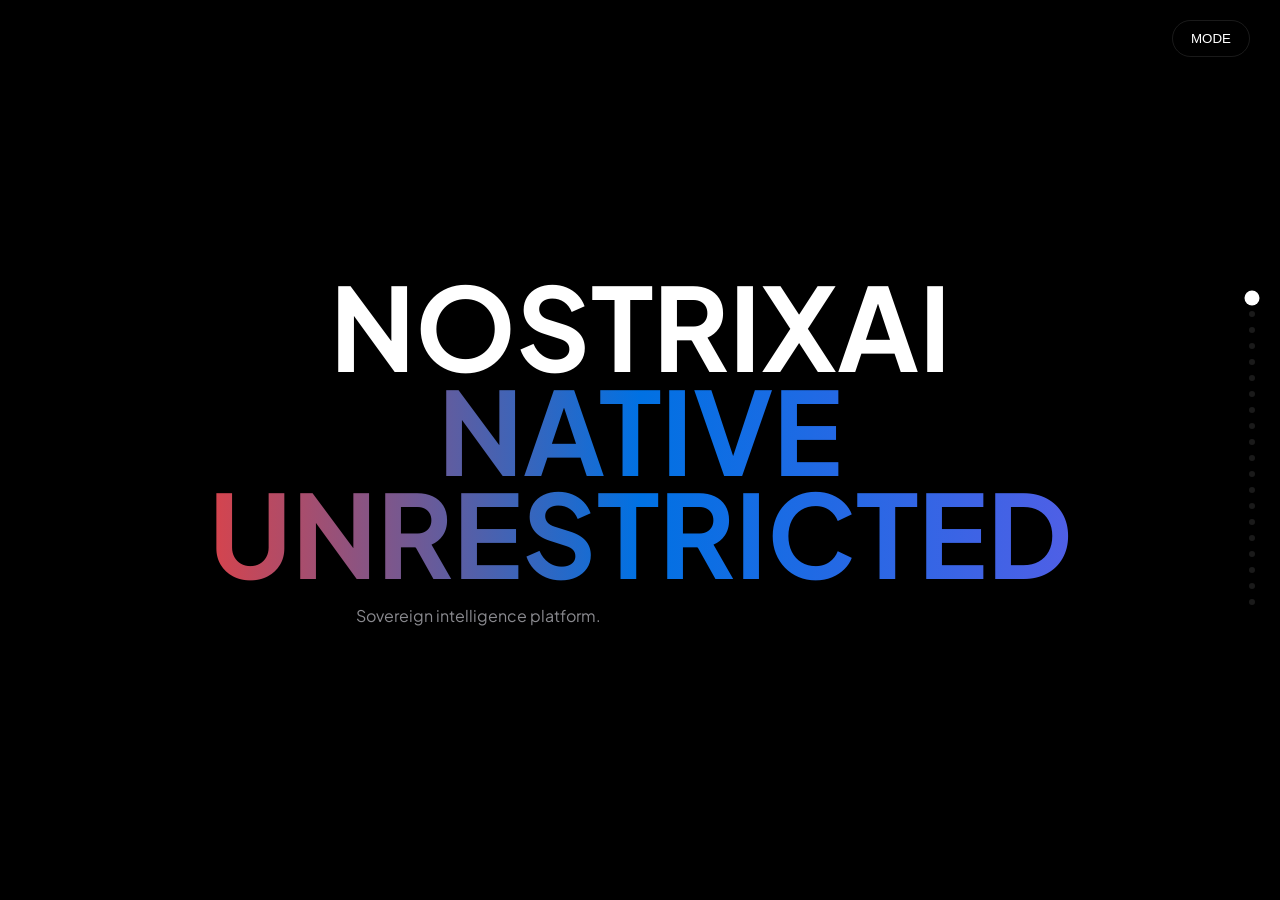
==== index.html @ 2a282ac2 "Update index.html" ====
<!DOCTYPE html>

<html lang="en" data-theme="dark">
<head>
<meta charset="UTF-8">
<meta name="viewport" content="width=device-width, initial-scale=1.0">
<title>NOSTRIXAI | Native Unrestricted</title>

<link href="https://fonts.googleapis.com/css2?family=Plus+Jakarta+Sans:wght@400;600;800&family=JetBrains+Mono:wght@500&display=swap" rel="stylesheet">

<style>
:root {
    --bg:#000;
    --text:#fff;
    --dim:#8a8a8f;
    --blue:#0071e3;
    --grad:linear-gradient(90deg,#ff3b30,#0071e3,#5e5ce6);
    --border:rgba(255,255,255,0.1);
}

[data-theme="light"] {
    --bg:#f5f5f7;
    --text:#111;
    --dim:#666;
    --border:rgba(0,0,0,0.1);
}

*{margin:0;padding:0;box-sizing:border-box}

body{
    font-family:'Plus Jakarta Sans',sans-serif;
    background:var(--bg);
    color:var(--text);
    transition:0.4s;
    overflow:hidden;
}

.page{
    height:100vh;
    overflow-y:scroll;
    scroll-snap-type:y mandatory;
}

section{
    height:100vh;
    display:flex;
    align-items:center;
    justify-content:center;
    padding:0 10%;
    scroll-snap-align:start;
    text-align:center;
}

h1{
    font-size:clamp(3rem,9vw,8rem);
    line-height:0.9;
}

.gradient{
    background:var(--grad);
    -webkit-background-clip:text;
    -webkit-text-fill-color:transparent;
}

p{
    margin-top:20px;
    color:var(--dim);
    max-width:700px;
}

/* NAV DOTS */
.nav{
    position:fixed;
    right:25px;
    top:50%;
    transform:translateY(-50%);
}

.dot{
    width:6px;
    height:6px;
    border-radius:50%;
    background:var(--border);
    margin:10px 0;
    cursor:pointer;
}

.dot.active{
    background:var(--text);
    transform:scale(2.5);
}

/* TOP BAR */
.topbar{
    position:fixed;
    top:20px;
    right:30px;
}

button{
    padding:10px 18px;
    border-radius:30px;
    border:1px solid var(--border);
    background:none;
    color:var(--text);
    cursor:pointer;
}
</style>

</head>

<body>

<div class="topbar">
    <button onclick="toggleTheme()">MODE</button>
</div>

<div class="nav" id="nav"></div>

<div class="page" id="page">

<!-- 1 -->

<section><div><h1>NOSTRIXAI</h1><h1 class="gradient">NATIVE UNRESTRICTED</h1><p>Sovereign intelligence platform.</p></div></section>

<!-- 2 -->

<section><div><h1>VISION</h1><p>Redefining intelligence without limits.</p></div></section>

<!-- 3 -->

<section><div><h1>MISSION</h1><p>Build autonomous reasoning systems for real-world engineering.</p></div></section>

<!-- 4 -->

<section><div><h1>NNRM3</h1><p>Massive context intelligence engine.</p></div></section>

<!-- 5 -->

<section><div><h1>NNR CORE</h1><p>True reasoning system.</p></div></section>

<!-- 6 -->

<section><div><h1>NNRE</h1><p>Verification and truth engine.</p></div></section>

<!-- 7 -->

<section><div><h1>M1</h1><p>Coordination layer.</p></div></section>

<!-- 8 -->

<section><div><h1>M2</h1><p>3D generation intelligence.</p></div></section>

<!-- 9 -->

<section><div><h1>M3</h1><p>Digital twin systems.</p></div></section>

<!-- 10 -->

<section><div><h1>ARCHITECTURE</h1><p>Multi-layer intelligence stack.</p></div></section>

<!-- 11 -->

<section><div><h1>MEMORY</h1><p>Persistent engineering cognition.</p></div></section>

<!-- 12 -->

<section><div><h1>RETRIEVAL</h1><p>Dynamic knowledge access.</p></div></section>

<!-- 13 -->

<section><div><h1>SECURITY</h1><p>Sovereign encrypted systems.</p></div></section>

<!-- 14 -->

<section><div><h1>LOCAL EXECUTION</h1><p>Runs without external dependency.</p></div></section>

<!-- 15 -->

<section><div><h1>PERFORMANCE</h1><p>High-speed reasoning cycles.</p></div></section>

<!-- 16 -->

<section><div><h1>FOUNDER</h1><p>Ashwin — Founder & Chief Engineer.</p></div></section>

<!-- 17 -->

<section><div><h1>RESEARCH</h1><p>Continuous innovation pipeline.</p></div></section>

<!-- 18 -->

<section><div><h1>FUTURE</h1><p>Next-gen intelligence evolution.</p></div></section>

<!-- 19 -->

<section><div><h1>ACCESS</h1><p>Join the sovereign AI ecosystem.</p></div></section>

<!-- 20 -->

<section><div><h1>START BUILDING</h1><h1 class="gradient">NOW</h1></div></section>

</div>

<script>
const page=document.getElementById('page');
const sections=document.querySelectorAll('section');
const nav=document.getElementById('nav');

/* create dots */
sections.forEach((_,i)=>{
    const d=document.createElement('div');
    d.className='dot'+(i===0?' active':'');
    d.onclick=()=>page.scrollTo({top:i*window.innerHeight,behavior:'smooth'});
    nav.appendChild(d);
});

/* scroll sync */
page.addEventListener('scroll',()=>{
    const index=Math.round(page.scrollTop/window.innerHeight);
    [...nav.children].forEach((d,i)=>d.classList.toggle('active',i===index));
});

/* theme */
function toggleTheme(){
    const root=document.documentElement;
    const next=root.getAttribute("data-theme")==="dark"?"light":"dark";
    root.setAttribute("data-theme",next);
    localStorage.setItem("theme",next);
}

(function(){
    const saved=localStorage.getItem("theme");
    if(saved)document.documentElement.setAttribute("data-theme",saved);
})();
</script>

</body>
</html>
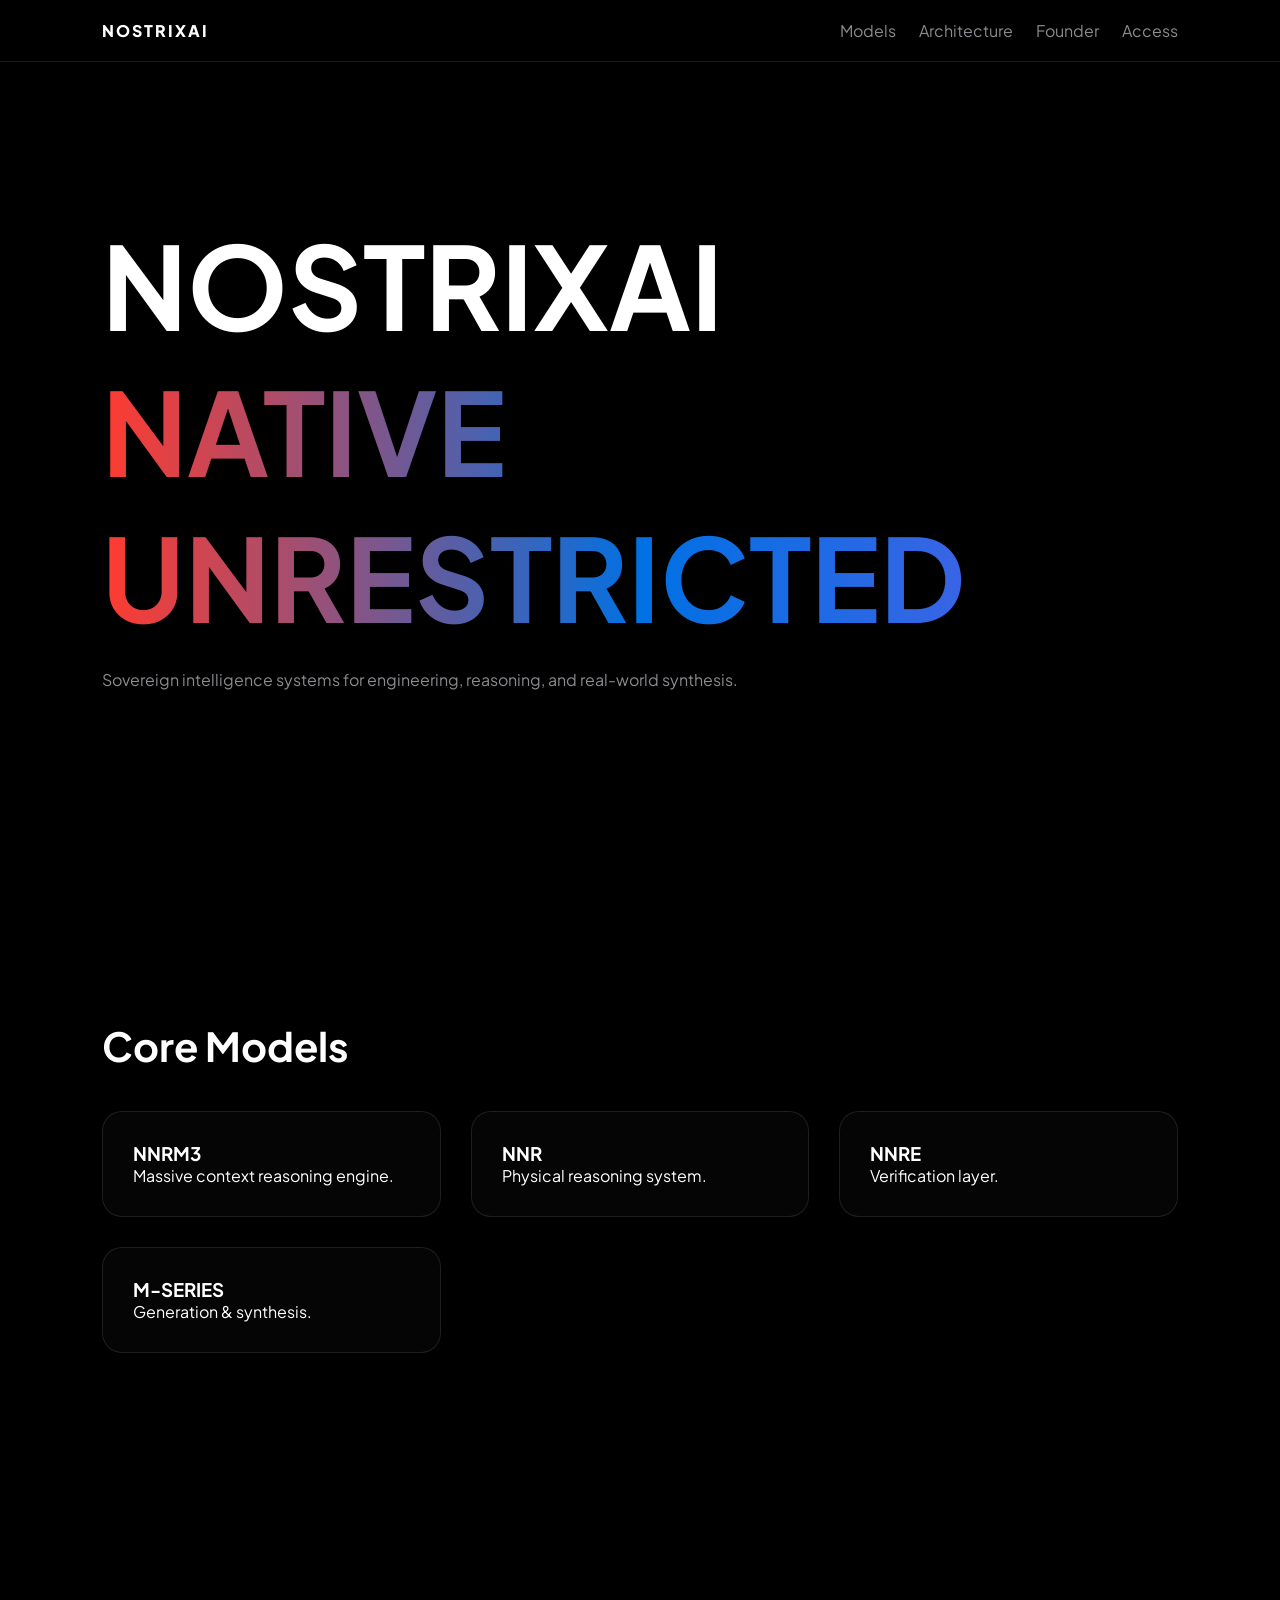
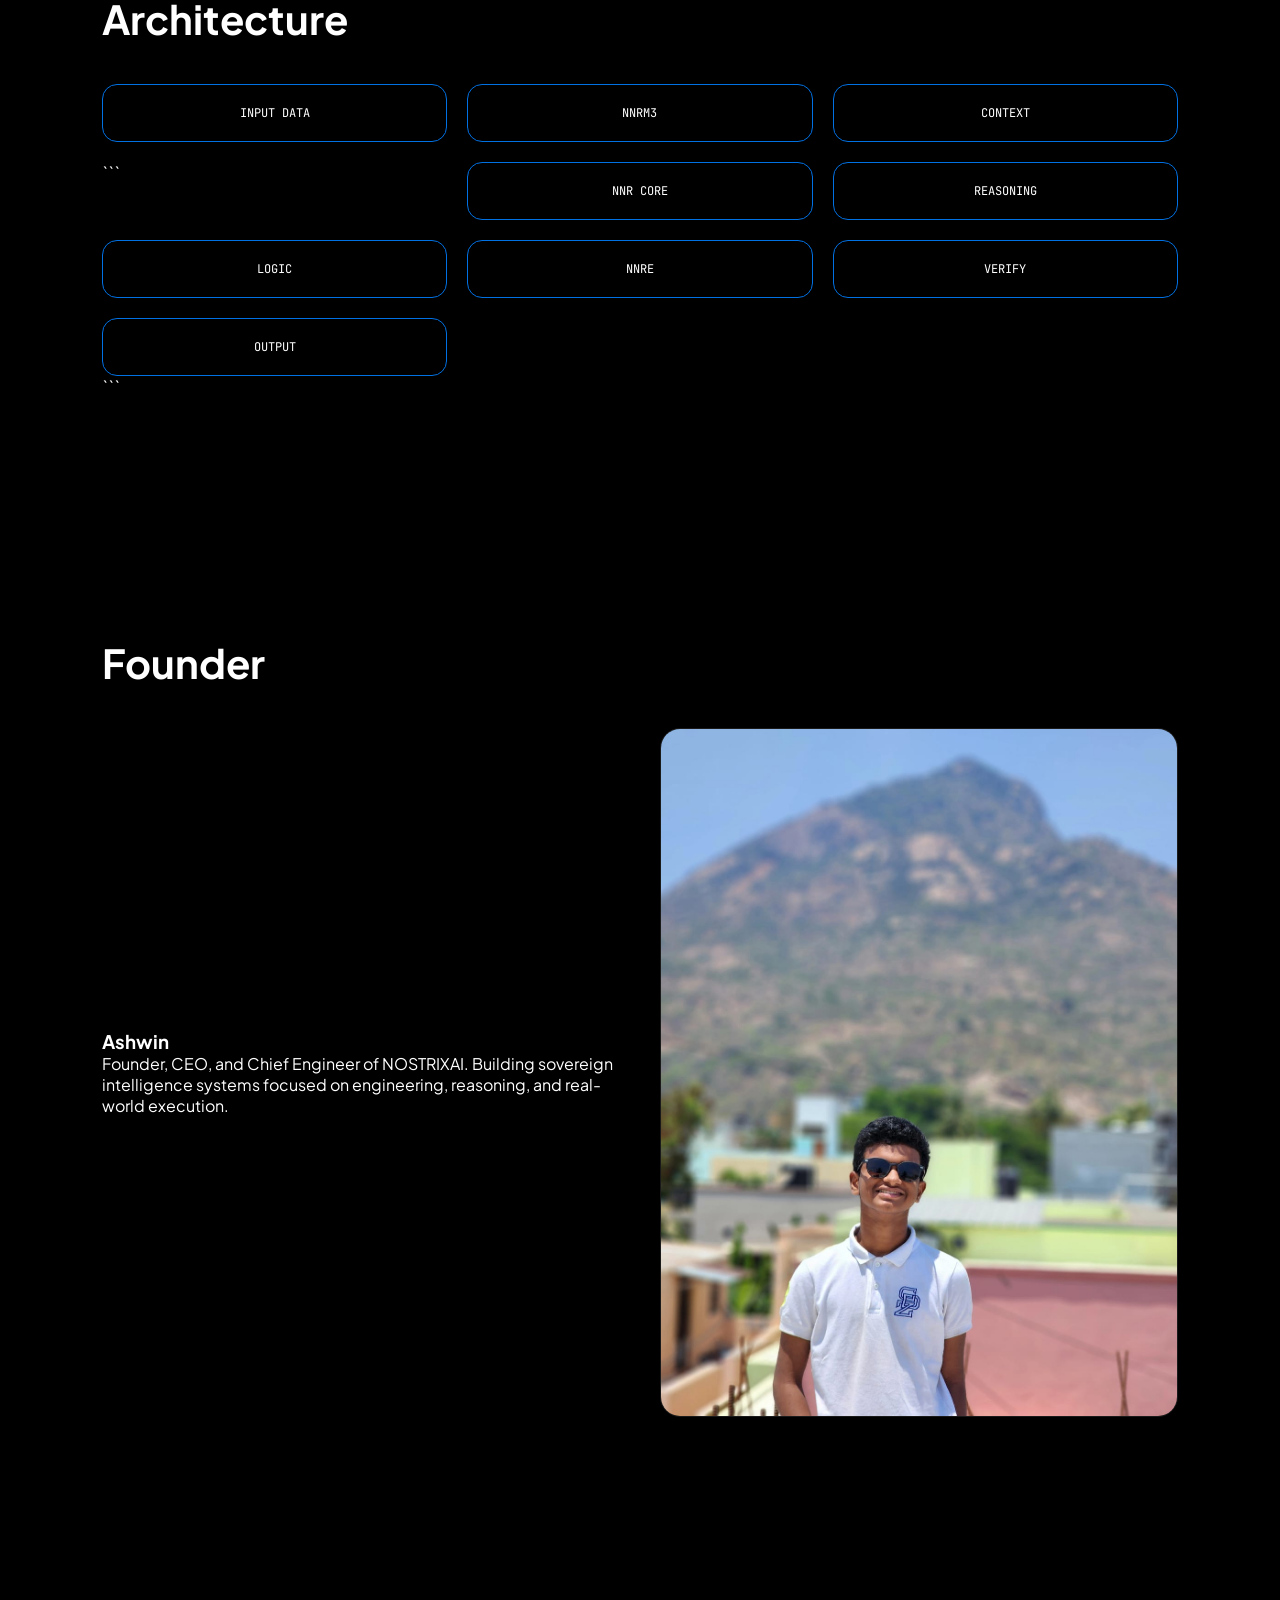
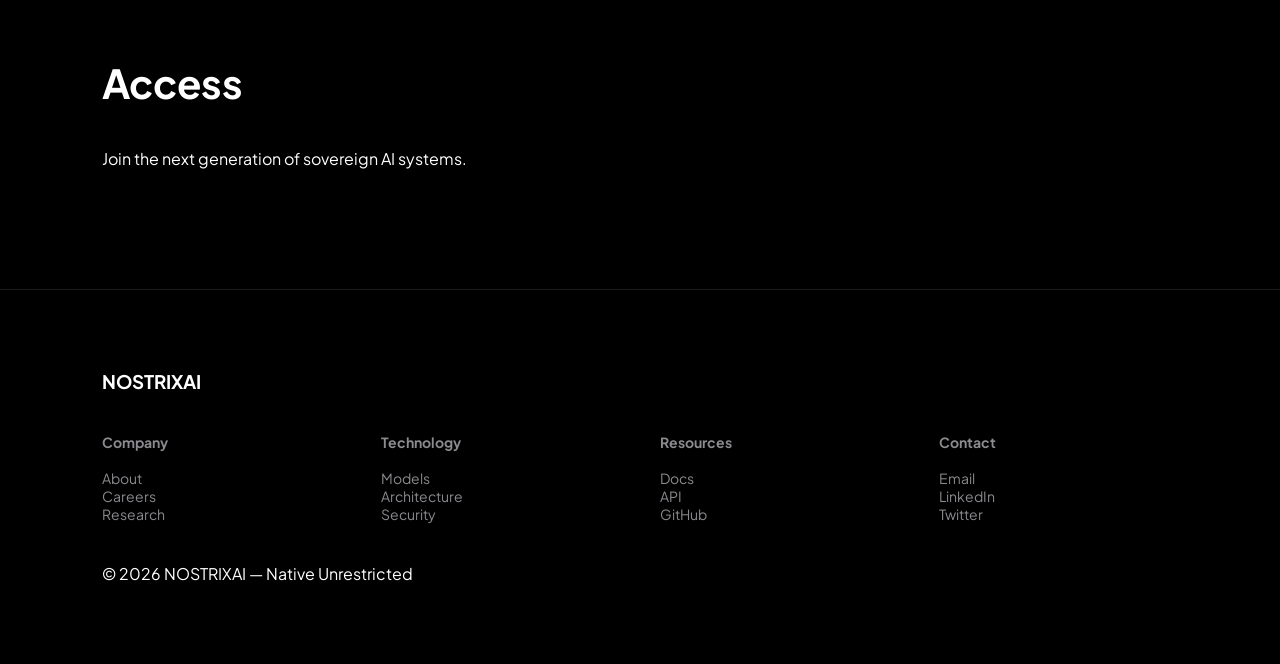
==== commit eafa8de9: "Update index.html" ====
--- a/index.html
+++ b/index.html
@@ -32,28 +32,42 @@
     background:var(--bg);
     color:var(--text);
     transition:0.4s;
-    overflow:hidden;
-}
-
-.page{
-    height:100vh;
-    overflow-y:scroll;
-    scroll-snap-type:y mandatory;
-}
-
-section{
+}
+
+/* HEADER */
+header{
+    position:fixed;
+    top:0;
+    width:100%;
+    padding:20px 8%;
+    display:flex;
+    justify-content:space-between;
+    backdrop-filter:blur(20px);
+    border-bottom:1px solid var(--border);
+    z-index:1000;
+}
+
+.logo{font-weight:800;letter-spacing:2px}
+
+nav a{
+    margin-left:20px;
+    text-decoration:none;
+    color:var(--dim);
+}
+
+nav a:hover{color:var(--text)}
+
+/* HERO */
+.hero{
     height:100vh;
     display:flex;
-    align-items:center;
+    flex-direction:column;
     justify-content:center;
-    padding:0 10%;
-    scroll-snap-align:start;
-    text-align:center;
-}
-
-h1{
+    padding:0 8%;
+}
+
+.hero h1{
     font-size:clamp(3rem,9vw,8rem);
-    line-height:0.9;
 }
 
 .gradient{
@@ -62,48 +76,83 @@
     -webkit-text-fill-color:transparent;
 }
 
-p{
+.hero p{
     margin-top:20px;
     color:var(--dim);
-    max-width:700px;
-}
-
-/* NAV DOTS */
-.nav{
-    position:fixed;
-    right:25px;
-    top:50%;
-    transform:translateY(-50%);
-}
-
-.dot{
-    width:6px;
-    height:6px;
-    border-radius:50%;
-    background:var(--border);
-    margin:10px 0;
-    cursor:pointer;
-}
-
-.dot.active{
-    background:var(--text);
-    transform:scale(2.5);
-}
-
-/* TOP BAR */
-.topbar{
-    position:fixed;
-    top:20px;
-    right:30px;
-}
-
-button{
-    padding:10px 18px;
-    border-radius:30px;
+}
+
+/* SECTION */
+.section{
+    padding:120px 8%;
+}
+
+.section h2{
+    font-size:2.5rem;
+    margin-bottom:40px;
+}
+
+/* GRID */
+.grid{
+    display:grid;
+    grid-template-columns:repeat(auto-fit,minmax(250px,1fr));
+    gap:30px;
+}
+
+/* CARDS */
+.card{
     border:1px solid var(--border);
-    background:none;
-    color:var(--text);
-    cursor:pointer;
+    padding:30px;
+    border-radius:20px;
+    background:rgba(255,255,255,0.02);
+}
+
+/* DIAGRAM */
+.diagram{
+    display:grid;
+    grid-template-columns:repeat(3,1fr);
+    gap:20px;
+    margin-top:40px;
+}
+
+.node{
+    border:1px solid var(--blue);
+    padding:20px;
+    border-radius:15px;
+    text-align:center;
+    font-family:'JetBrains Mono';
+    font-size:12px;
+}
+
+/* FOUNDER */
+.founder{
+    display:grid;
+    grid-template-columns:1fr 1fr;
+    gap:40px;
+    align-items:center;
+}
+
+img{
+    width:100%;
+    border-radius:20px;
+    border:1px solid var(--border);
+}
+
+/* FOOTER */
+footer{
+    padding:80px 8%;
+    border-top:1px solid var(--border);
+}
+
+.footer-grid{
+    display:grid;
+    grid-template-columns:repeat(4,1fr);
+    gap:40px;
+    margin-top:40px;
+}
+
+.footer-grid div{
+    font-size:14px;
+    color:var(--dim);
 }
 </style>
 
@@ -111,128 +160,102 @@
 
 <body>
 
-<div class="topbar">
-    <button onclick="toggleTheme()">MODE</button>
+<header>
+    <div class="logo">NOSTRIXAI</div>
+    <nav>
+        <a href="#">Models</a>
+        <a href="#">Architecture</a>
+        <a href="#">Founder</a>
+        <a href="#">Access</a>
+    </nav>
+</header>
+
+<!-- HERO -->
+
+<section class="hero">
+    <h1>NOSTRIXAI</h1>
+    <h1 class="gradient">NATIVE UNRESTRICTED</h1>
+    <p>Sovereign intelligence systems for engineering, reasoning, and real-world synthesis.</p>
+</section>
+
+<!-- MODELS -->
+
+<section class="section">
+    <h2>Core Models</h2>
+    <div class="grid">
+        <div class="card"><h3>NNRM3</h3><p>Massive context reasoning engine.</p></div>
+        <div class="card"><h3>NNR</h3><p>Physical reasoning system.</p></div>
+        <div class="card"><h3>NNRE</h3><p>Verification layer.</p></div>
+        <div class="card"><h3>M-SERIES</h3><p>Generation & synthesis.</p></div>
+    </div>
+</section>
+
+<!-- DIAGRAM -->
+
+<section class="section">
+    <h2>Architecture</h2>
+    <div class="diagram">
+        <div class="node">INPUT DATA</div>
+        <div class="node">NNRM3</div>
+        <div class="node">CONTEXT</div>
+
+```
+    <div class="node">NNR CORE</div>
+    <div class="node">REASONING</div>
+    <div class="node">LOGIC</div>
+
+    <div class="node">NNRE</div>
+    <div class="node">VERIFY</div>
+    <div class="node">OUTPUT</div>
 </div>
-
-<div class="nav" id="nav"></div>
-
-<div class="page" id="page">
-
-<!-- 1 -->
-
-<section><div><h1>NOSTRIXAI</h1><h1 class="gradient">NATIVE UNRESTRICTED</h1><p>Sovereign intelligence platform.</p></div></section>
-
-<!-- 2 -->
-
-<section><div><h1>VISION</h1><p>Redefining intelligence without limits.</p></div></section>
-
-<!-- 3 -->
-
-<section><div><h1>MISSION</h1><p>Build autonomous reasoning systems for real-world engineering.</p></div></section>
-
-<!-- 4 -->
-
-<section><div><h1>NNRM3</h1><p>Massive context intelligence engine.</p></div></section>
-
-<!-- 5 -->
-
-<section><div><h1>NNR CORE</h1><p>True reasoning system.</p></div></section>
-
-<!-- 6 -->
-
-<section><div><h1>NNRE</h1><p>Verification and truth engine.</p></div></section>
-
-<!-- 7 -->
-
-<section><div><h1>M1</h1><p>Coordination layer.</p></div></section>
-
-<!-- 8 -->
-
-<section><div><h1>M2</h1><p>3D generation intelligence.</p></div></section>
-
-<!-- 9 -->
-
-<section><div><h1>M3</h1><p>Digital twin systems.</p></div></section>
-
-<!-- 10 -->
-
-<section><div><h1>ARCHITECTURE</h1><p>Multi-layer intelligence stack.</p></div></section>
-
-<!-- 11 -->
-
-<section><div><h1>MEMORY</h1><p>Persistent engineering cognition.</p></div></section>
-
-<!-- 12 -->
-
-<section><div><h1>RETRIEVAL</h1><p>Dynamic knowledge access.</p></div></section>
-
-<!-- 13 -->
-
-<section><div><h1>SECURITY</h1><p>Sovereign encrypted systems.</p></div></section>
-
-<!-- 14 -->
-
-<section><div><h1>LOCAL EXECUTION</h1><p>Runs without external dependency.</p></div></section>
-
-<!-- 15 -->
-
-<section><div><h1>PERFORMANCE</h1><p>High-speed reasoning cycles.</p></div></section>
-
-<!-- 16 -->
-
-<section><div><h1>FOUNDER</h1><p>Ashwin — Founder & Chief Engineer.</p></div></section>
-
-<!-- 17 -->
-
-<section><div><h1>RESEARCH</h1><p>Continuous innovation pipeline.</p></div></section>
-
-<!-- 18 -->
-
-<section><div><h1>FUTURE</h1><p>Next-gen intelligence evolution.</p></div></section>
-
-<!-- 19 -->
-
-<section><div><h1>ACCESS</h1><p>Join the sovereign AI ecosystem.</p></div></section>
-
-<!-- 20 -->
-
-<section><div><h1>START BUILDING</h1><h1 class="gradient">NOW</h1></div></section>
-
-</div>
-
-<script>
-const page=document.getElementById('page');
-const sections=document.querySelectorAll('section');
-const nav=document.getElementById('nav');
-
-/* create dots */
-sections.forEach((_,i)=>{
-    const d=document.createElement('div');
-    d.className='dot'+(i===0?' active':'');
-    d.onclick=()=>page.scrollTo({top:i*window.innerHeight,behavior:'smooth'});
-    nav.appendChild(d);
-});
-
-/* scroll sync */
-page.addEventListener('scroll',()=>{
-    const index=Math.round(page.scrollTop/window.innerHeight);
-    [...nav.children].forEach((d,i)=>d.classList.toggle('active',i===index));
-});
-
-/* theme */
-function toggleTheme(){
-    const root=document.documentElement;
-    const next=root.getAttribute("data-theme")==="dark"?"light":"dark";
-    root.setAttribute("data-theme",next);
-    localStorage.setItem("theme",next);
-}
-
-(function(){
-    const saved=localStorage.getItem("theme");
-    if(saved)document.documentElement.setAttribute("data-theme",saved);
-})();
-</script>
+```
+
+</section>
+
+<!-- FOUNDER -->
+
+<section class="section">
+    <h2>Founder</h2>
+    <div class="founder">
+        <div>
+            <h3>Ashwin</h3>
+            <p>Founder, CEO, and Chief Engineer of NOSTRIXAI. Building sovereign intelligence systems focused on engineering, reasoning, and real-world execution.</p>
+        </div>
+        <img src="ashwin-ceo.jpg" alt="Ashwin">
+    </div>
+</section>
+
+<!-- CTA -->
+
+<section class="section">
+    <h2>Access</h2>
+    <p>Join the next generation of sovereign AI systems.</p>
+</section>
+
+<!-- FOOTER -->
+
+<footer>
+    <h3>NOSTRIXAI</h3>
+    <div class="footer-grid">
+        <div>
+            <strong>Company</strong><br><br>
+            About<br>Careers<br>Research
+        </div>
+        <div>
+            <strong>Technology</strong><br><br>
+            Models<br>Architecture<br>Security
+        </div>
+        <div>
+            <strong>Resources</strong><br><br>
+            Docs<br>API<br>GitHub
+        </div>
+        <div>
+            <strong>Contact</strong><br><br>
+            Email<br>LinkedIn<br>Twitter
+        </div>
+    </div>
+    <p style="margin-top:40px;">© 2026 NOSTRIXAI — Native Unrestricted</p>
+</footer>
 
 </body>
 </html>
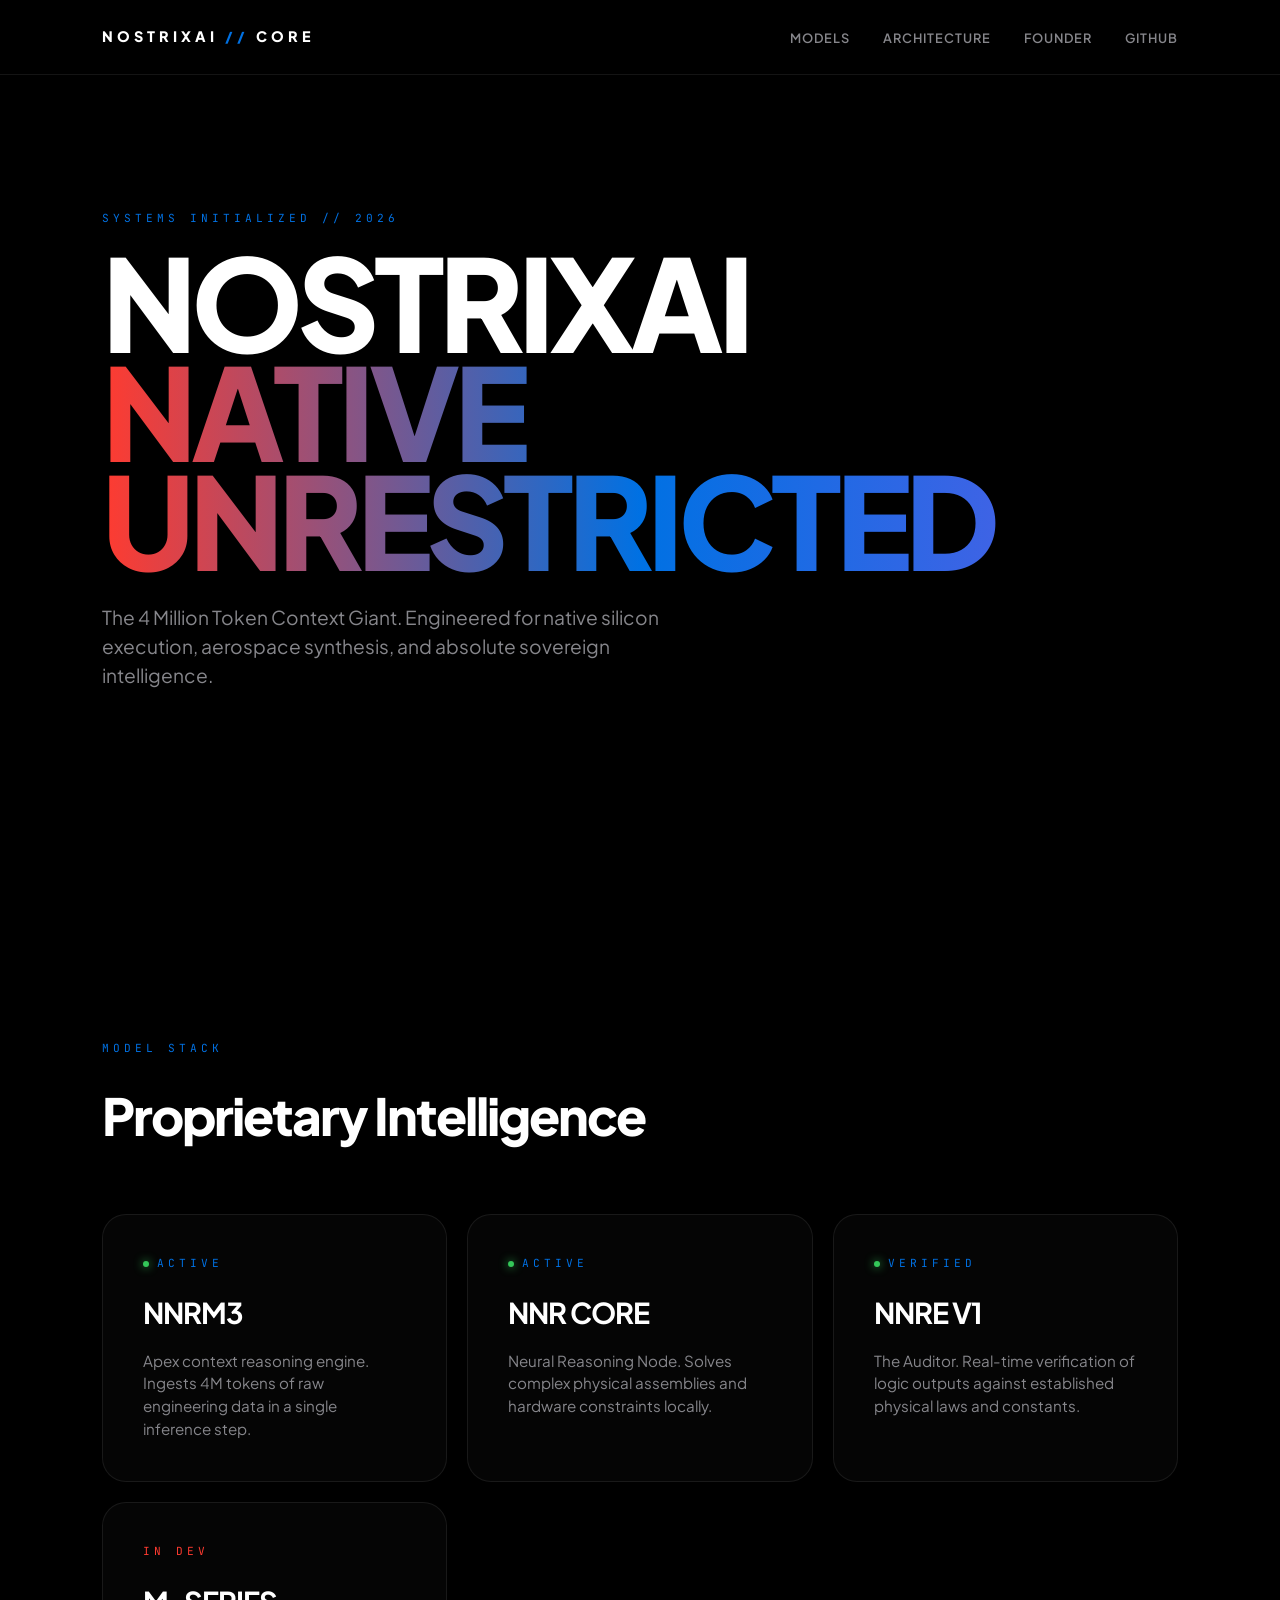
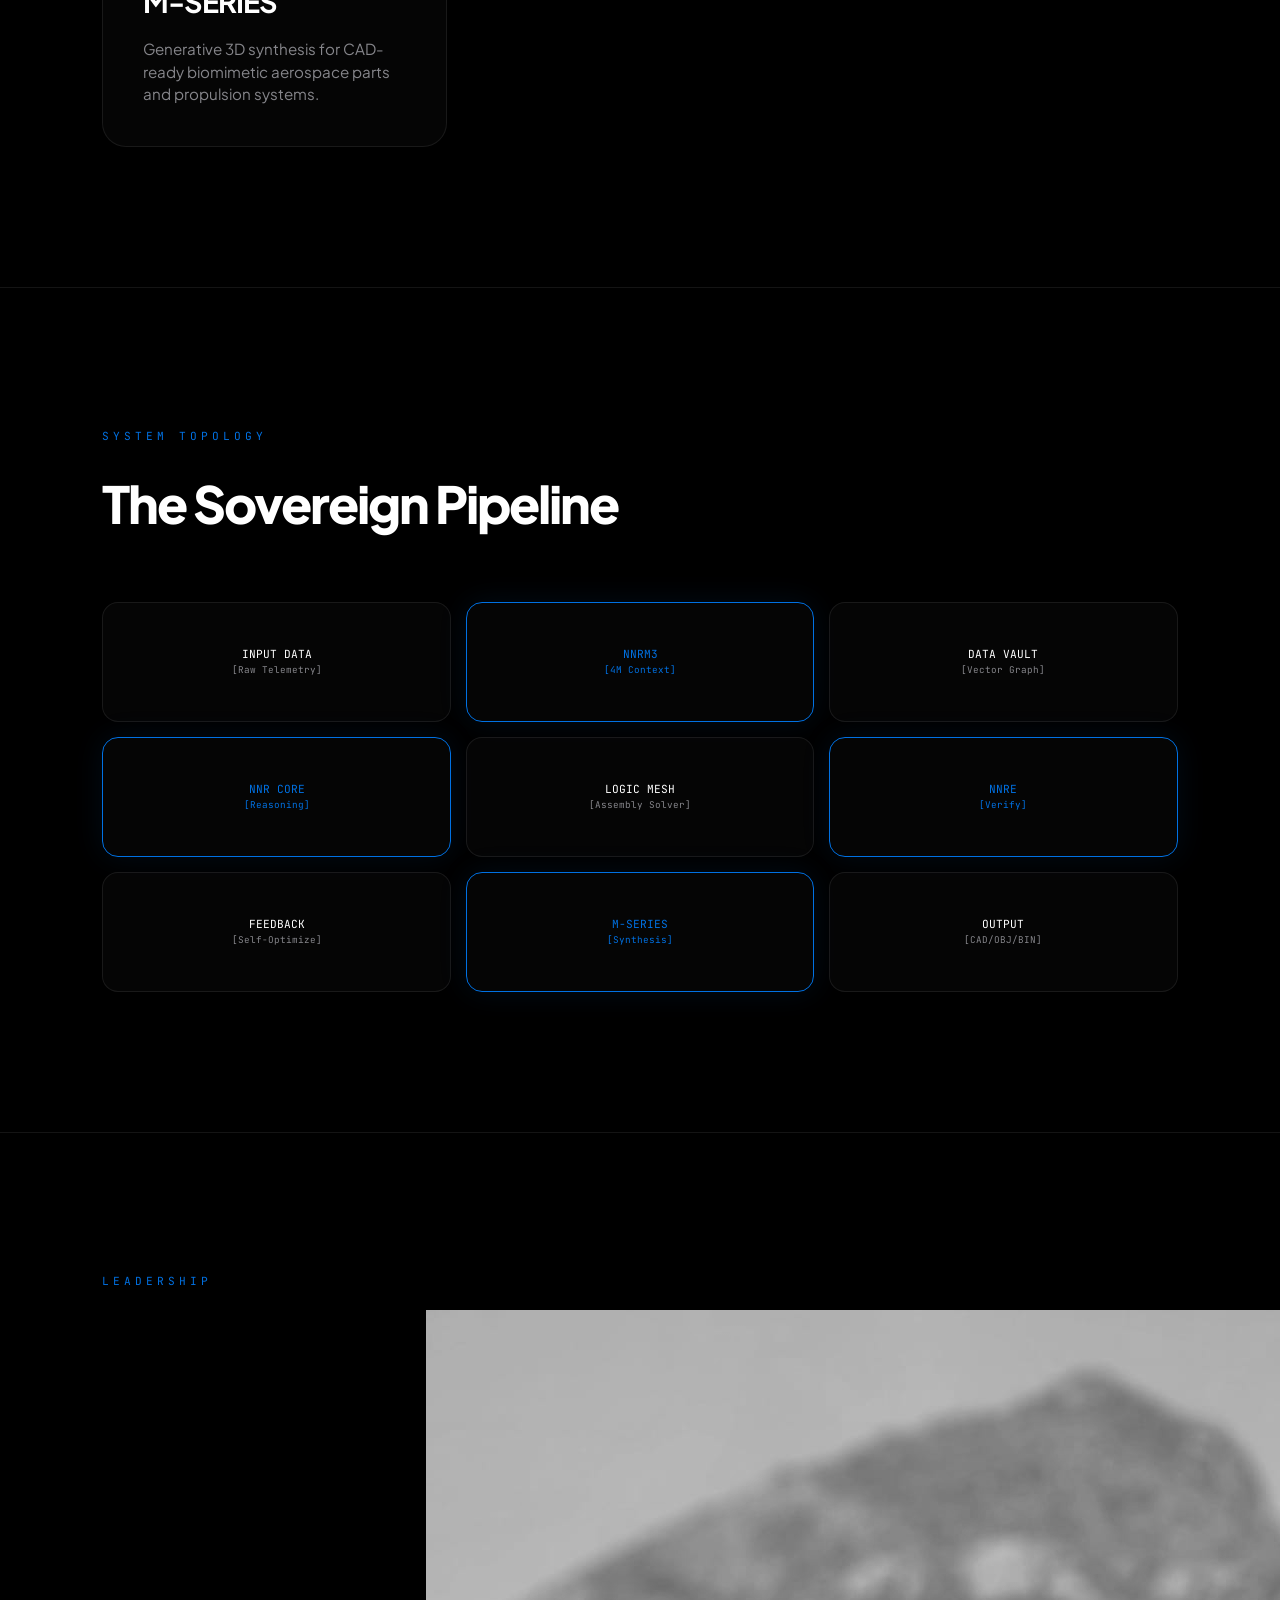
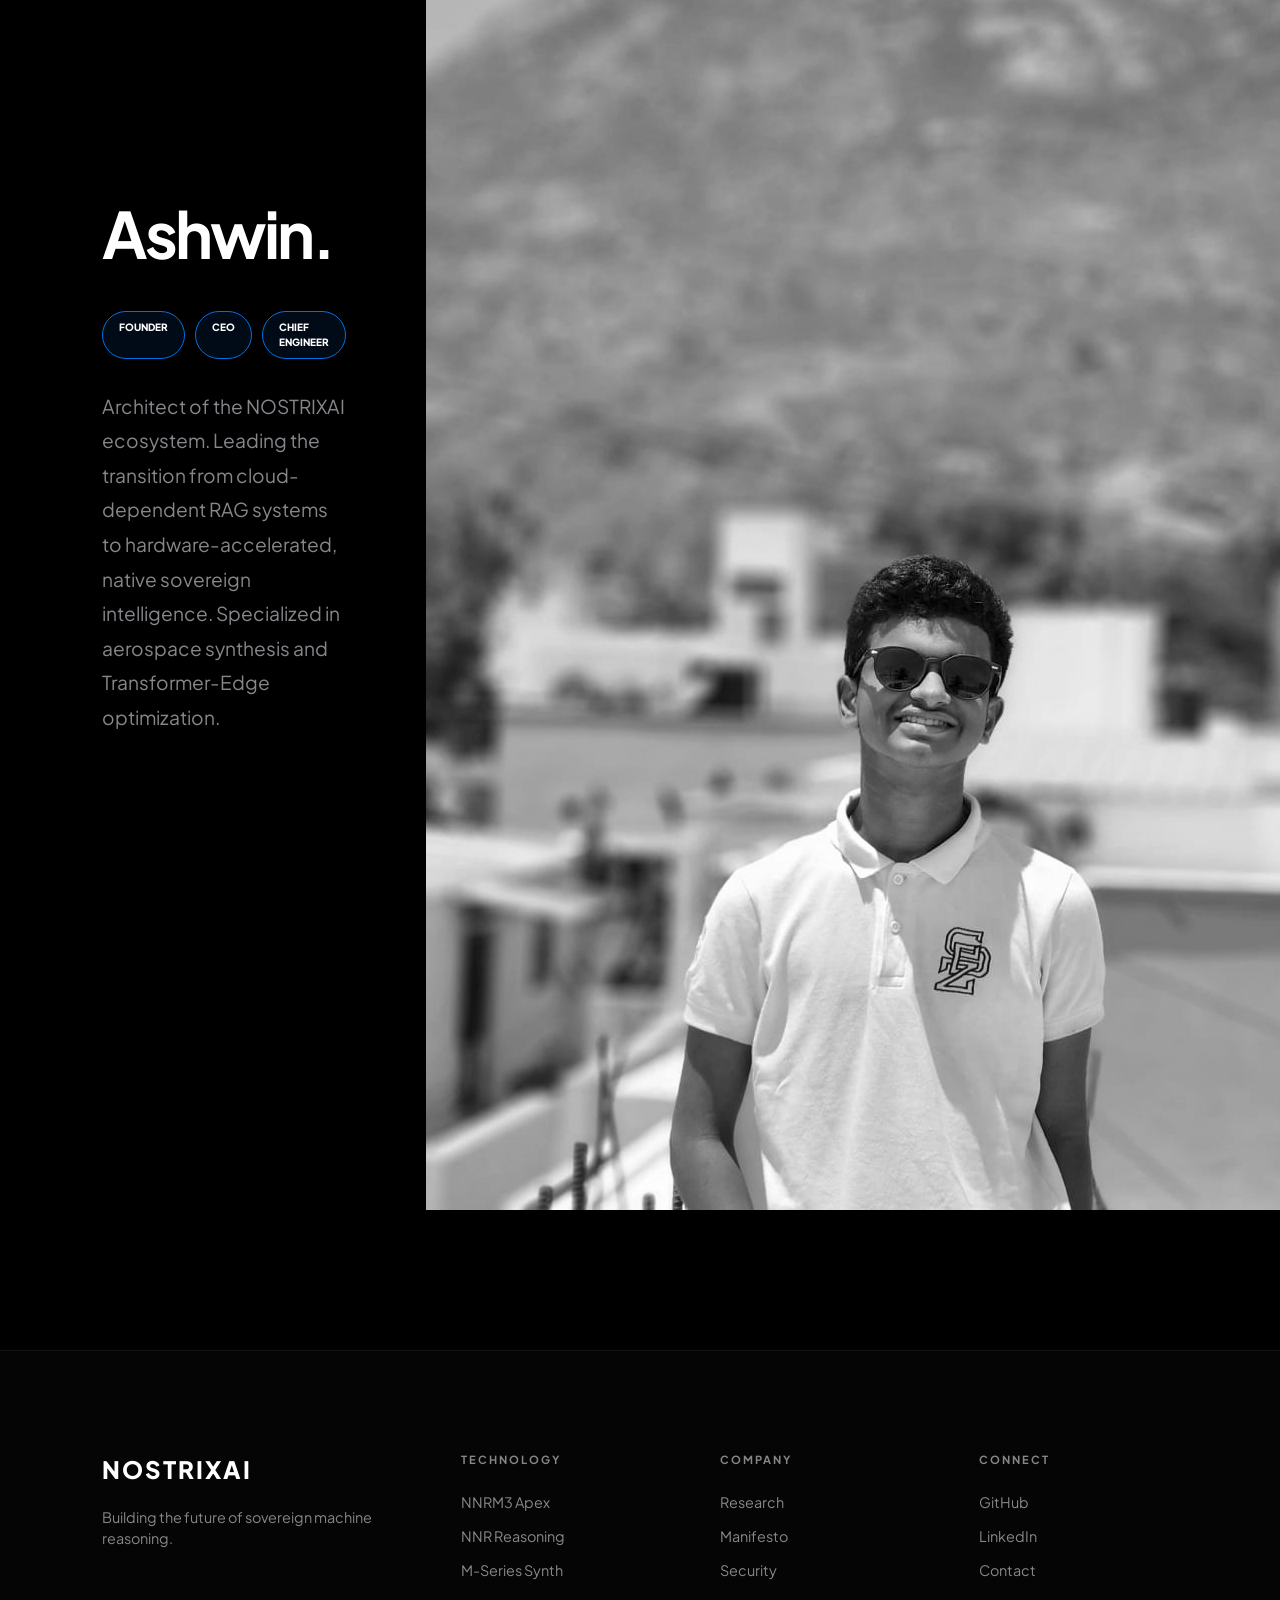
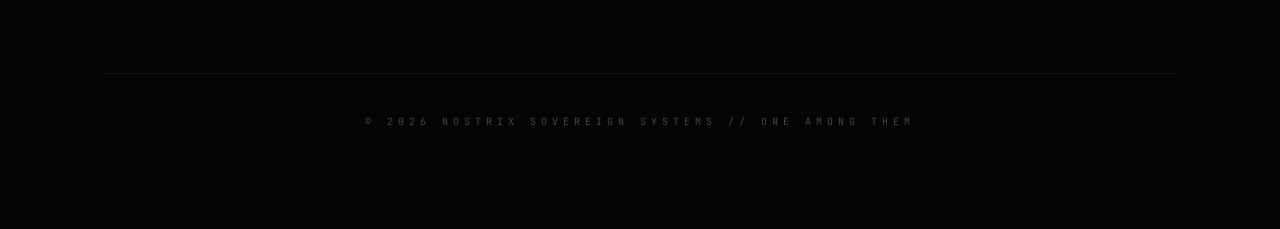
==== commit 8a4487e6: "Update index.html" ====
--- a/index.html
+++ b/index.html
@@ -1,260 +1,187 @@
 <!DOCTYPE html>
-
 <html lang="en" data-theme="dark">
 <head>
-<meta charset="UTF-8">
-<meta name="viewport" content="width=device-width, initial-scale=1.0">
-<title>NOSTRIXAI | Native Unrestricted</title>
+    <meta charset="UTF-8">
+    <meta name="viewport" content="width=device-width, initial-scale=1.0">
+    <title>NOSTRIXAI | Native Unrestricted Architecture</title>
+    <link href="https://fonts.googleapis.com/css2?family=Plus+Jakarta+Sans:wght@400;600;800&family=JetBrains+Mono:wght@500&display=swap" rel="stylesheet">
+    
+    <style>
+        :root {
+            --bg: #000000; --text: #ffffff; --dim: #86868b;
+            --blue: #0071e3; --red: #ff3b30;
+            --grad: linear-gradient(90deg, #ff3b30, #0071e3, #5e5ce6);
+            --border: rgba(255, 255, 255, 0.08);
+            --glass: rgba(255, 255, 255, 0.02);
+        }
 
-<link href="https://fonts.googleapis.com/css2?family=Plus+Jakarta+Sans:wght@400;600;800&family=JetBrains+Mono:wght@500&display=swap" rel="stylesheet">
+        [data-theme="light"] {
+            --bg: #f5f5f7; --text: #1d1d1f; --dim: #6e6e73;
+            --border: rgba(0, 0, 0, 0.08);
+            --glass: rgba(0, 0, 0, 0.02);
+        }
 
-<style>
-:root {
-    --bg:#000;
-    --text:#fff;
-    --dim:#8a8a8f;
-    --blue:#0071e3;
-    --grad:linear-gradient(90deg,#ff3b30,#0071e3,#5e5ce6);
-    --border:rgba(255,255,255,0.1);
-}
+        * { margin: 0; padding: 0; box-sizing: border-box; }
+        body { font-family: 'Plus Jakarta Sans', sans-serif; background: var(--bg); color: var(--text); transition: 0.5s cubic-bezier(0.4, 0, 0.2, 1); line-height: 1.5; }
 
-[data-theme="light"] {
-    --bg:#f5f5f7;
-    --text:#111;
-    --dim:#666;
-    --border:rgba(0,0,0,0.1);
-}
+        /* --- 🏛️ HEADER --- */
+        header { position: fixed; top: 0; width: 100%; padding: 25px 8%; display: flex; justify-content: space-between; align-items: center; backdrop-filter: blur(30px); border-bottom: 1px solid var(--border); z-index: 1000; }
+        .logo { font-weight: 800; letter-spacing: 4px; font-size: 0.9rem; }
+        .nav-links a { margin-left: 30px; text-decoration: none; color: var(--dim); font-size: 0.8rem; font-weight: 600; text-transform: uppercase; letter-spacing: 1px; transition: 0.3s; }
+        .nav-links a:hover { color: var(--blue); }
 
-*{margin:0;padding:0;box-sizing:border-box}
+        /* --- 🚀 HERO --- */
+        .hero { height: 100vh; display: flex; flex-direction: column; justify-content: center; padding: 0 8%; position: relative; }
+        .hero h1 { font-size: clamp(3.5rem, 10vw, 9rem); font-weight: 800; letter-spacing: -6px; line-height: 0.85; }
+        .gradient-text { background: var(--grad); -webkit-background-clip: text; -webkit-text-fill-color: transparent; }
+        .hero p { margin-top: 30px; color: var(--dim); font-size: 1.2rem; max-width: 600px; }
+        
+        /* --- 📊 SECTIONS --- */
+        .section { padding: 140px 8%; border-bottom: 1px solid var(--border); }
+        .section-tag { font-family: 'JetBrains Mono'; color: var(--blue); font-size: 0.7rem; letter-spacing: 4px; text-transform: uppercase; margin-bottom: 20px; display: block; }
+        h2 { font-size: clamp(2rem, 4vw, 4rem); font-weight: 800; letter-spacing: -2px; margin-bottom: 60px; }
 
-body{
-    font-family:'Plus Jakarta Sans',sans-serif;
-    background:var(--bg);
-    color:var(--text);
-    transition:0.4s;
-}
+        /* --- 🧬 MODELS GRID --- */
+        .grid { display: grid; grid-template-columns: repeat(auto-fit, minmax(280px, 1fr)); gap: 20px; }
+        .card { border: 1px solid var(--border); padding: 40px; border-radius: 24px; background: var(--glass); transition: 0.4s; position: relative; overflow: hidden; }
+        .card:hover { border-color: var(--blue); background: rgba(0, 113, 227, 0.03); transform: translateY(-5px); }
+        .card h3 { font-size: 1.8rem; margin-bottom: 15px; letter-spacing: -1px; }
+        .card p { color: var(--dim); font-size: 0.95rem; }
+        .status-dot { width: 6px; height: 6px; background: #34c759; border-radius: 50%; display: inline-block; margin-right: 8px; box-shadow: 0 0 10px #34c759; }
 
-/* HEADER */
-header{
-    position:fixed;
-    top:0;
-    width:100%;
-    padding:20px 8%;
-    display:flex;
-    justify-content:space-between;
-    backdrop-filter:blur(20px);
-    border-bottom:1px solid var(--border);
-    z-index:1000;
-}
+        /* --- 🏗️ ARCHITECTURE DIAGRAM --- */
+        .diagram { display: grid; grid-template-columns: repeat(3, 1fr); gap: 15px; margin-top: 50px; }
+        .node { border: 1px solid var(--border); padding: 30px; border-radius: 16px; text-align: center; font-family: 'JetBrains Mono'; font-size: 0.7rem; background: var(--glass); display: flex; flex-direction: column; justify-content: center; min-height: 120px; }
+        .node.active { border-color: var(--blue); color: var(--blue); box-shadow: 0 0 30px rgba(0, 113, 227, 0.1); }
+        .arrow-v { text-align: center; font-size: 1.5rem; color: var(--dim); padding: 10px; }
 
-.logo{font-weight:800;letter-spacing:2px}
+        /* --- 👤 FOUNDER --- */
+        .founder { display: grid; grid-template-columns: 1.2fr 0.8fr; gap: 80px; align-items: center; }
+        .founder h3 { font-size: 4rem; margin-bottom: 20px; letter-spacing: -3px; }
+        .founder p { font-size: 1.2rem; color: var(--dim); line-height: 1.8; }
+        .badge-row { margin: 30px 0; display: flex; gap: 10px; }
+        .badge { padding: 8px 16px; border: 1px solid var(--blue); border-radius: 50px; font-size: 10px; font-weight: 800; color: #fff; background: rgba(0,113,227,0.1); }
+        .founder img { filter: grayscale(1); transition: 1s; }
+        .founder:hover img { filter: grayscale(0); }
 
-nav a{
-    margin-left:20px;
-    text-decoration:none;
-    color:var(--dim);
-}
-
-nav a:hover{color:var(--text)}
-
-/* HERO */
-.hero{
-    height:100vh;
-    display:flex;
-    flex-direction:column;
-    justify-content:center;
-    padding:0 8%;
-}
-
-.hero h1{
-    font-size:clamp(3rem,9vw,8rem);
-}
-
-.gradient{
-    background:var(--grad);
-    -webkit-background-clip:text;
-    -webkit-text-fill-color:transparent;
-}
-
-.hero p{
-    margin-top:20px;
-    color:var(--dim);
-}
-
-/* SECTION */
-.section{
-    padding:120px 8%;
-}
-
-.section h2{
-    font-size:2.5rem;
-    margin-bottom:40px;
-}
-
-/* GRID */
-.grid{
-    display:grid;
-    grid-template-columns:repeat(auto-fit,minmax(250px,1fr));
-    gap:30px;
-}
-
-/* CARDS */
-.card{
-    border:1px solid var(--border);
-    padding:30px;
-    border-radius:20px;
-    background:rgba(255,255,255,0.02);
-}
-
-/* DIAGRAM */
-.diagram{
-    display:grid;
-    grid-template-columns:repeat(3,1fr);
-    gap:20px;
-    margin-top:40px;
-}
-
-.node{
-    border:1px solid var(--blue);
-    padding:20px;
-    border-radius:15px;
-    text-align:center;
-    font-family:'JetBrains Mono';
-    font-size:12px;
-}
-
-/* FOUNDER */
-.founder{
-    display:grid;
-    grid-template-columns:1fr 1fr;
-    gap:40px;
-    align-items:center;
-}
-
-img{
-    width:100%;
-    border-radius:20px;
-    border:1px solid var(--border);
-}
-
-/* FOOTER */
-footer{
-    padding:80px 8%;
-    border-top:1px solid var(--border);
-}
-
-.footer-grid{
-    display:grid;
-    grid-template-columns:repeat(4,1fr);
-    gap:40px;
-    margin-top:40px;
-}
-
-.footer-grid div{
-    font-size:14px;
-    color:var(--dim);
-}
-</style>
-
+        /* --- 🎹 FOOTER --- */
+        footer { padding: 100px 8%; background: #050505; color: #fff; }
+        .footer-main { display: grid; grid-template-columns: 1.5fr repeat(3, 1fr); gap: 60px; }
+        .footer-logo { font-size: 1.5rem; font-weight: 800; letter-spacing: 2px; margin-bottom: 20px; }
+        .footer-link-group h4 { font-size: 0.7rem; text-transform: uppercase; color: var(--dim); letter-spacing: 2px; margin-bottom: 25px; }
+        .footer-link-group p { font-size: 0.9rem; margin-bottom: 12px; cursor: pointer; color: #888; transition: 0.3s; }
+        .footer-link-group p:hover { color: #fff; }
+        .copyright { margin-top: 80px; padding-top: 40px; border-top: 1px solid #111; font-family: 'JetBrains Mono'; font-size: 10px; color: #444; text-align: center; letter-spacing: 5px; }
+    </style>
 </head>
-
 <body>
 
 <header>
-    <div class="logo">NOSTRIXAI</div>
-    <nav>
-        <a href="#">Models</a>
-        <a href="#">Architecture</a>
-        <a href="#">Founder</a>
-        <a href="#">Access</a>
+    <div class="logo">NOSTRIXAI <span style="color:var(--blue)">//</span> CORE</div>
+    <nav class="nav-links">
+        <a href="#models">Models</a>
+        <a href="#arch">Architecture</a>
+        <a href="#founder">Founder</a>
+        <a href="https://github.com/ashwinjrtamil-gif/Nostrix">GitHub</a>
     </nav>
 </header>
 
-<!-- HERO -->
-
 <section class="hero">
+    <span class="section-tag">Systems Initialized // 2026</span>
     <h1>NOSTRIXAI</h1>
-    <h1 class="gradient">NATIVE UNRESTRICTED</h1>
-    <p>Sovereign intelligence systems for engineering, reasoning, and real-world synthesis.</p>
+    <h1 class="gradient-text">NATIVE UNRESTRICTED</h1>
+    <p>The 4 Million Token Context Giant. Engineered for native silicon execution, aerospace synthesis, and absolute sovereign intelligence.</p>
 </section>
 
-<!-- MODELS -->
-
-<section class="section">
-    <h2>Core Models</h2>
+<section class="section" id="models">
+    <span class="section-tag">Model Stack</span>
+    <h2>Proprietary Intelligence</h2>
     <div class="grid">
-        <div class="card"><h3>NNRM3</h3><p>Massive context reasoning engine.</p></div>
-        <div class="card"><h3>NNR</h3><p>Physical reasoning system.</p></div>
-        <div class="card"><h3>NNRE</h3><p>Verification layer.</p></div>
-        <div class="card"><h3>M-SERIES</h3><p>Generation & synthesis.</p></div>
+        <div class="card">
+            <span class="section-tag"><span class="status-dot"></span>Active</span>
+            <h3>NNRM3</h3>
+            <p>Apex context reasoning engine. Ingests 4M tokens of raw engineering data in a single inference step.</p>
+        </div>
+        <div class="card">
+            <span class="section-tag"><span class="status-dot"></span>Active</span>
+            <h3>NNR CORE</h3>
+            <p>Neural Reasoning Node. Solves complex physical assemblies and hardware constraints locally.</p>
+        </div>
+        <div class="card">
+            <span class="section-tag"><span class="status-dot"></span>Verified</span>
+            <h3>NNRE V1</h3>
+            <p>The Auditor. Real-time verification of logic outputs against established physical laws and constants.</p>
+        </div>
+        <div class="card">
+            <span class="section-tag" style="color:var(--red)">In Dev</span>
+            <h3>M-SERIES</h3>
+            <p>Generative 3D synthesis for CAD-ready biomimetic aerospace parts and propulsion systems.</p>
+        </div>
     </div>
 </section>
 
-<!-- DIAGRAM -->
+<section class="section" id="arch">
+    <span class="section-tag">System Topology</span>
+    <h2>The Sovereign Pipeline</h2>
+    <div class="diagram">
+        <div class="node">INPUT DATA<br><small style="color:var(--dim)">[Raw Telemetry]</small></div>
+        <div class="node active">NNRM3<br><small style="color:var(--blue)">[4M Context]</small></div>
+        <div class="node">DATA VAULT<br><small style="color:var(--dim)">[Vector Graph]</small></div>
+        
+        <div class="node active">NNR CORE<br><small style="color:var(--blue)">[Reasoning]</small></div>
+        <div class="node">LOGIC MESH<br><small style="color:var(--dim)">[Assembly Solver]</small></div>
+        <div class="node active">NNRE<br><small style="color:var(--blue)">[Verify]</small></div>
 
-<section class="section">
-    <h2>Architecture</h2>
-    <div class="diagram">
-        <div class="node">INPUT DATA</div>
-        <div class="node">NNRM3</div>
-        <div class="node">CONTEXT</div>
-
-```
-    <div class="node">NNR CORE</div>
-    <div class="node">REASONING</div>
-    <div class="node">LOGIC</div>
-
-    <div class="node">NNRE</div>
-    <div class="node">VERIFY</div>
-    <div class="node">OUTPUT</div>
-</div>
-```
-
-</section>
-
-<!-- FOUNDER -->
-
-<section class="section">
-    <h2>Founder</h2>
-    <div class="founder">
-        <div>
-            <h3>Ashwin</h3>
-            <p>Founder, CEO, and Chief Engineer of NOSTRIXAI. Building sovereign intelligence systems focused on engineering, reasoning, and real-world execution.</p>
-        </div>
-        <img src="ashwin-ceo.jpg" alt="Ashwin">
+        <div class="node">FEEDBACK<br><small style="color:var(--dim)">[Self-Optimize]</small></div>
+        <div class="node active">M-SERIES<br><small style="color:var(--blue)">[Synthesis]</small></div>
+        <div class="node">OUTPUT<br><small style="color:var(--dim)">[CAD/OBJ/BIN]</small></div>
     </div>
 </section>
 
-<!-- CTA -->
-
-<section class="section">
-    <h2>Access</h2>
-    <p>Join the next generation of sovereign AI systems.</p>
+<section class="section" id="founder">
+    <span class="section-tag">Leadership</span>
+    <div class="founder">
+        <div>
+            <h3>Ashwin.</h3>
+            <div class="badge-row">
+                <span class="badge">FOUNDER</span>
+                <span class="badge">CEO</span>
+                <span class="badge">CHIEF ENGINEER</span>
+            </div>
+            <p>Architect of the NOSTRIXAI ecosystem. Leading the transition from cloud-dependent RAG systems to hardware-accelerated, native sovereign intelligence. Specialized in aerospace synthesis and Transformer-Edge optimization.</p>
+        </div>
+        <img src="ashwin-ceo.jpg" alt="Ashwin Founder CEO">
+    </div>
 </section>
 
-<!-- FOOTER -->
-
 <footer>
-    <h3>NOSTRIXAI</h3>
-    <div class="footer-grid">
+    <div class="footer-main">
         <div>
-            <strong>Company</strong><br><br>
-            About<br>Careers<br>Research
+            <div class="footer-logo">NOSTRIXAI</div>
+            <p style="color:var(--dim); font-size: 0.9rem;">Building the future of sovereign machine reasoning.</p>
         </div>
-        <div>
-            <strong>Technology</strong><br><br>
-            Models<br>Architecture<br>Security
+        <div class="footer-link-group">
+            <h4>Technology</h4>
+            <p>NNRM3 Apex</p>
+            <p>NNR Reasoning</p>
+            <p>M-Series Synth</p>
         </div>
-        <div>
-            <strong>Resources</strong><br><br>
-            Docs<br>API<br>GitHub
+        <div class="footer-link-group">
+            <h4>Company</h4>
+            <p>Research</p>
+            <p>Manifesto</p>
+            <p>Security</p>
         </div>
-        <div>
-            <strong>Contact</strong><br><br>
-            Email<br>LinkedIn<br>Twitter
+        <div class="footer-link-group">
+            <h4>Connect</h4>
+            <p>GitHub</p>
+            <p>LinkedIn</p>
+            <p>Contact</p>
         </div>
     </div>
-    <p style="margin-top:40px;">© 2026 NOSTRIXAI — Native Unrestricted</p>
+    <div class="copyright">
+        © 2026 NOSTRIX SOVEREIGN SYSTEMS // ONE AMONG THEM
+    </div>
 </footer>
 
 </body>
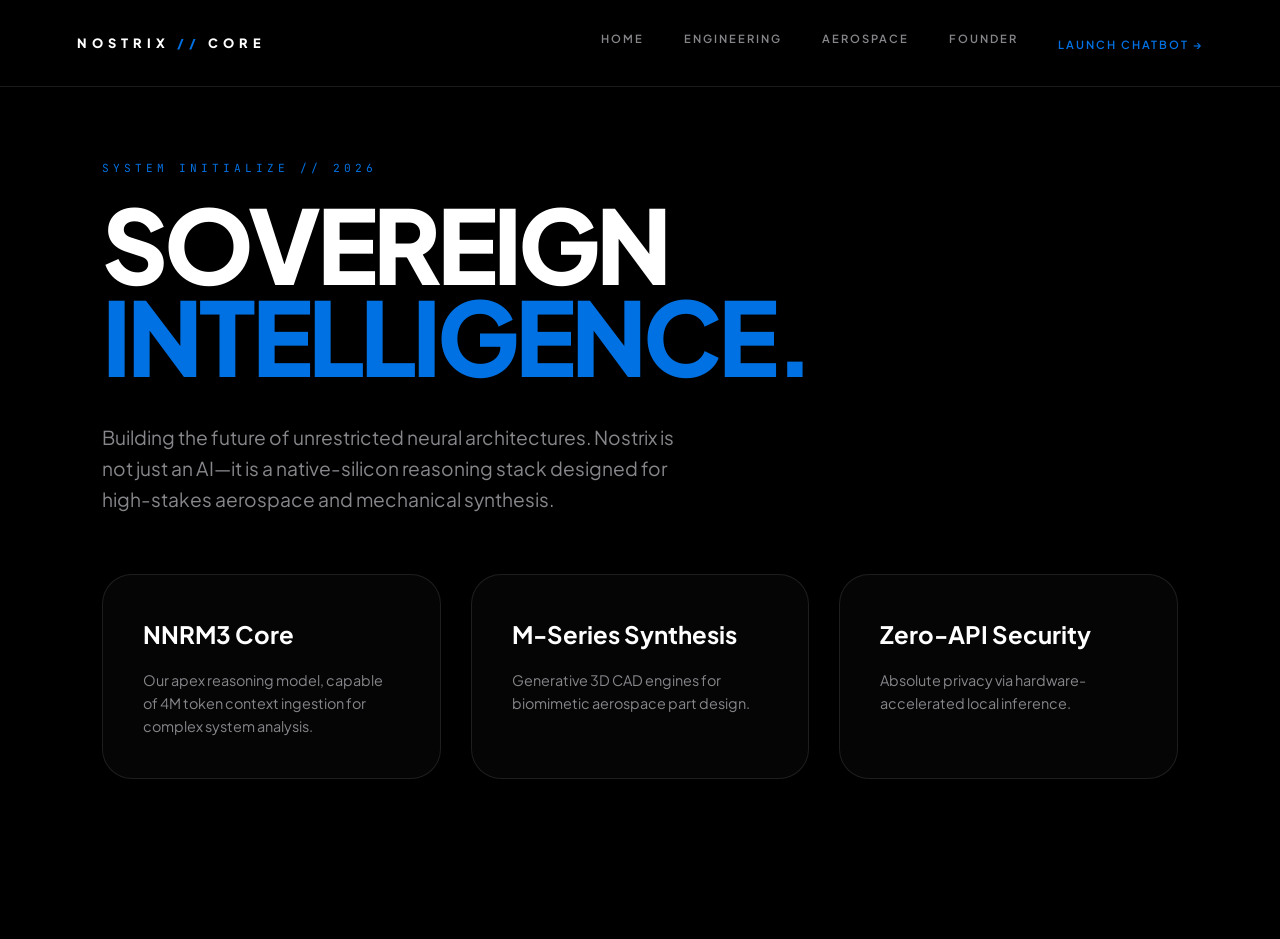
==== commit 8cd378e3: "Update index.html" ====
--- a/index.html
+++ b/index.html
@@ -1,188 +1,116 @@
 <!DOCTYPE html>
-<html lang="en" data-theme="dark">
+<html lang="en">
 <head>
     <meta charset="UTF-8">
     <meta name="viewport" content="width=device-width, initial-scale=1.0">
-    <title>NOSTRIXAI | Native Unrestricted Architecture</title>
+    <title>NOSTRIX | Sovereign Systems Architecture</title>
     <link href="https://fonts.googleapis.com/css2?family=Plus+Jakarta+Sans:wght@400;600;800&family=JetBrains+Mono:wght@500&display=swap" rel="stylesheet">
-    
     <style>
         :root {
-            --bg: #000000; --text: #ffffff; --dim: #86868b;
-            --blue: #0071e3; --red: #ff3b30;
-            --grad: linear-gradient(90deg, #ff3b30, #0071e3, #5e5ce6);
-            --border: rgba(255, 255, 255, 0.08);
+            --bg: #000; --text: #fff; --dim: #86868b;
+            --accent: #0071e3; --border: rgba(255, 255, 255, 0.1);
             --glass: rgba(255, 255, 255, 0.02);
         }
+        * { margin: 0; padding: 0; box-sizing: border-box; }
+        body { font-family: 'Plus Jakarta Sans', sans-serif; background: var(--bg); color: var(--text); line-height: 1.6; }
 
-        [data-theme="light"] {
-            --bg: #f5f5f7; --text: #1d1d1f; --dim: #6e6e73;
-            --border: rgba(0, 0, 0, 0.08);
-            --glass: rgba(0, 0, 0, 0.02);
-        }
+        /* --- 🏛️ NAVIGATION --- */
+        nav { position: fixed; top: 0; width: 100%; padding: 30px 6%; display: flex; justify-content: space-between; align-items: center; backdrop-filter: blur(20px); border-bottom: 1px solid var(--border); z-index: 1000; }
+        .logo { font-weight: 800; letter-spacing: 5px; font-size: 0.8rem; cursor: pointer; }
+        .nav-links { display: flex; gap: 40px; }
+        .nav-links span { font-size: 0.7rem; text-transform: uppercase; letter-spacing: 2px; color: var(--dim); cursor: pointer; font-weight: 600; transition: 0.3s; }
+        .nav-links span:hover, .nav-links span.active { color: var(--accent); }
 
-        * { margin: 0; padding: 0; box-sizing: border-box; }
-        body { font-family: 'Plus Jakarta Sans', sans-serif; background: var(--bg); color: var(--text); transition: 0.5s cubic-bezier(0.4, 0, 0.2, 1); line-height: 1.5; }
+        /* --- 📄 CONTENT ENGINE --- */
+        .page { display: none; padding: 160px 8%; min-height: 100vh; animation: fadeIn 0.8s ease; }
+        .page.active { display: block; }
+        h1 { font-size: clamp(3rem, 8vw, 7rem); font-weight: 800; letter-spacing: -4px; line-height: 0.9; margin-bottom: 40px; }
+        .tag { font-family: 'JetBrains Mono'; color: var(--accent); font-size: 0.7rem; letter-spacing: 4px; text-transform: uppercase; margin-bottom: 20px; display: block; }
 
-        /* --- 🏛️ HEADER --- */
-        header { position: fixed; top: 0; width: 100%; padding: 25px 8%; display: flex; justify-content: space-between; align-items: center; backdrop-filter: blur(30px); border-bottom: 1px solid var(--border); z-index: 1000; }
-        .logo { font-weight: 800; letter-spacing: 4px; font-size: 0.9rem; }
-        .nav-links a { margin-left: 30px; text-decoration: none; color: var(--dim); font-size: 0.8rem; font-weight: 600; text-transform: uppercase; letter-spacing: 1px; transition: 0.3s; }
-        .nav-links a:hover { color: var(--blue); }
+        /* --- 📐 GRID SYSTEMS (For "20-page" feel) --- */
+        .grid { display: grid; grid-template-columns: repeat(auto-fit, minmax(300px, 1fr)); gap: 30px; margin-top: 60px; }
+        .card { border: 1px solid var(--border); padding: 40px; border-radius: 30px; background: var(--glass); }
+        .card h3 { font-size: 1.5rem; margin-bottom: 15px; }
+        .card p { color: var(--dim); font-size: 0.9rem; }
 
-        /* --- 🚀 HERO --- */
-        .hero { height: 100vh; display: flex; flex-direction: column; justify-content: center; padding: 0 8%; position: relative; }
-        .hero h1 { font-size: clamp(3.5rem, 10vw, 9rem); font-weight: 800; letter-spacing: -6px; line-height: 0.85; }
-        .gradient-text { background: var(--grad); -webkit-background-clip: text; -webkit-text-fill-color: transparent; }
-        .hero p { margin-top: 30px; color: var(--dim); font-size: 1.2rem; max-width: 600px; }
-        
-        /* --- 📊 SECTIONS --- */
-        .section { padding: 140px 8%; border-bottom: 1px solid var(--border); }
-        .section-tag { font-family: 'JetBrains Mono'; color: var(--blue); font-size: 0.7rem; letter-spacing: 4px; text-transform: uppercase; margin-bottom: 20px; display: block; }
-        h2 { font-size: clamp(2rem, 4vw, 4rem); font-weight: 800; letter-spacing: -2px; margin-bottom: 60px; }
+        /* --- 👤 FOUNDER SECTION --- */
+        .founder-view { display: grid; grid-template-columns: 1fr 1fr; gap: 80px; align-items: center; }
+        .founder-img { width: 100%; border-radius: 40px; filter: grayscale(1); }
 
-        /* --- 🧬 MODELS GRID --- */
-        .grid { display: grid; grid-template-columns: repeat(auto-fit, minmax(280px, 1fr)); gap: 20px; }
-        .card { border: 1px solid var(--border); padding: 40px; border-radius: 24px; background: var(--glass); transition: 0.4s; position: relative; overflow: hidden; }
-        .card:hover { border-color: var(--blue); background: rgba(0, 113, 227, 0.03); transform: translateY(-5px); }
-        .card h3 { font-size: 1.8rem; margin-bottom: 15px; letter-spacing: -1px; }
-        .card p { color: var(--dim); font-size: 0.95rem; }
-        .status-dot { width: 6px; height: 6px; background: #34c759; border-radius: 50%; display: inline-block; margin-right: 8px; box-shadow: 0 0 10px #34c759; }
-
-        /* --- 🏗️ ARCHITECTURE DIAGRAM --- */
-        .diagram { display: grid; grid-template-columns: repeat(3, 1fr); gap: 15px; margin-top: 50px; }
-        .node { border: 1px solid var(--border); padding: 30px; border-radius: 16px; text-align: center; font-family: 'JetBrains Mono'; font-size: 0.7rem; background: var(--glass); display: flex; flex-direction: column; justify-content: center; min-height: 120px; }
-        .node.active { border-color: var(--blue); color: var(--blue); box-shadow: 0 0 30px rgba(0, 113, 227, 0.1); }
-        .arrow-v { text-align: center; font-size: 1.5rem; color: var(--dim); padding: 10px; }
-
-        /* --- 👤 FOUNDER --- */
-        .founder { display: grid; grid-template-columns: 1.2fr 0.8fr; gap: 80px; align-items: center; }
-        .founder h3 { font-size: 4rem; margin-bottom: 20px; letter-spacing: -3px; }
-        .founder p { font-size: 1.2rem; color: var(--dim); line-height: 1.8; }
-        .badge-row { margin: 30px 0; display: flex; gap: 10px; }
-        .badge { padding: 8px 16px; border: 1px solid var(--blue); border-radius: 50px; font-size: 10px; font-weight: 800; color: #fff; background: rgba(0,113,227,0.1); }
-        .founder img { filter: grayscale(1); transition: 1s; }
-        .founder:hover img { filter: grayscale(0); }
-
-        /* --- 🎹 FOOTER --- */
-        footer { padding: 100px 8%; background: #050505; color: #fff; }
-        .footer-main { display: grid; grid-template-columns: 1.5fr repeat(3, 1fr); gap: 60px; }
-        .footer-logo { font-size: 1.5rem; font-weight: 800; letter-spacing: 2px; margin-bottom: 20px; }
-        .footer-link-group h4 { font-size: 0.7rem; text-transform: uppercase; color: var(--dim); letter-spacing: 2px; margin-bottom: 25px; }
-        .footer-link-group p { font-size: 0.9rem; margin-bottom: 12px; cursor: pointer; color: #888; transition: 0.3s; }
-        .footer-link-group p:hover { color: #fff; }
-        .copyright { margin-top: 80px; padding-top: 40px; border-top: 1px solid #111; font-family: 'JetBrains Mono'; font-size: 10px; color: #444; text-align: center; letter-spacing: 5px; }
+        @keyframes fadeIn { from { opacity: 0; transform: translateY(20px); } to { opacity: 1; transform: translateY(0); } }
     </style>
 </head>
 <body>
 
-<header>
-    <div class="logo">NOSTRIXAI <span style="color:var(--blue)">//</span> CORE</div>
-    <nav class="nav-links">
-        <a href="#models">Models</a>
-        <a href="#arch">Architecture</a>
-        <a href="#founder">Founder</a>
-        <a href="https://github.com/ashwinjrtamil-gif/Nostrix">GitHub</a>
-    </nav>
-</header>
+<nav>
+    <div class="logo" onclick="showPage('home')">NOSTRIX <span style="color:var(--accent)">//</span> CORE</div>
+    <div class="nav-links">
+        <span onclick="showPage('home')">Home</span>
+        <span onclick="showPage('engineering')">Engineering</span>
+        <span onclick="showPage('aerospace')">Aerospace</span>
+        <span onclick="showPage('founder')">Founder</span>
+        <a href="chat.html" style="text-decoration:none;"><span style="color:var(--accent)">Launch Chatbot →</span></a>
+    </div>
+</nav>
 
-<section class="hero">
-    <span class="section-tag">Systems Initialized // 2026</span>
-    <h1>NOSTRIXAI</h1>
-    <h1 class="gradient-text">NATIVE UNRESTRICTED</h1>
-    <p>The 4 Million Token Context Giant. Engineered for native silicon execution, aerospace synthesis, and absolute sovereign intelligence.</p>
-</section>
-
-<section class="section" id="models">
-    <span class="section-tag">Model Stack</span>
-    <h2>Proprietary Intelligence</h2>
+<section id="home" class="page active">
+    <span class="tag">System Initialize // 2026</span>
+    <h1>SOVEREIGN<br><span style="color:var(--accent)">INTELLIGENCE.</span></h1>
+    <p style="max-width: 600px; color: var(--dim); font-size: 1.2rem;">Building the future of unrestricted neural architectures. Nostrix is not just an AI—it is a native-silicon reasoning stack designed for high-stakes aerospace and mechanical synthesis.</p>
+    
     <div class="grid">
-        <div class="card">
-            <span class="section-tag"><span class="status-dot"></span>Active</span>
-            <h3>NNRM3</h3>
-            <p>Apex context reasoning engine. Ingests 4M tokens of raw engineering data in a single inference step.</p>
-        </div>
-        <div class="card">
-            <span class="section-tag"><span class="status-dot"></span>Active</span>
-            <h3>NNR CORE</h3>
-            <p>Neural Reasoning Node. Solves complex physical assemblies and hardware constraints locally.</p>
-        </div>
-        <div class="card">
-            <span class="section-tag"><span class="status-dot"></span>Verified</span>
-            <h3>NNRE V1</h3>
-            <p>The Auditor. Real-time verification of logic outputs against established physical laws and constants.</p>
-        </div>
-        <div class="card">
-            <span class="section-tag" style="color:var(--red)">In Dev</span>
-            <h3>M-SERIES</h3>
-            <p>Generative 3D synthesis for CAD-ready biomimetic aerospace parts and propulsion systems.</p>
-        </div>
+        <div class="card"><h3>NNRM3 Core</h3><p>Our apex reasoning model, capable of 4M token context ingestion for complex system analysis.</p></div>
+        <div class="card"><h3>M-Series Synthesis</h3><p>Generative 3D CAD engines for biomimetic aerospace part design.</p></div>
+        <div class="card"><h3>Zero-API Security</h3><p>Absolute privacy via hardware-accelerated local inference.</p></div>
     </div>
 </section>
 
-<section class="section" id="arch">
-    <span class="section-tag">System Topology</span>
-    <h2>The Sovereign Pipeline</h2>
-    <div class="diagram">
-        <div class="node">INPUT DATA<br><small style="color:var(--dim)">[Raw Telemetry]</small></div>
-        <div class="node active">NNRM3<br><small style="color:var(--blue)">[4M Context]</small></div>
-        <div class="node">DATA VAULT<br><small style="color:var(--dim)">[Vector Graph]</small></div>
-        
-        <div class="node active">NNR CORE<br><small style="color:var(--blue)">[Reasoning]</small></div>
-        <div class="node">LOGIC MESH<br><small style="color:var(--dim)">[Assembly Solver]</small></div>
-        <div class="node active">NNRE<br><small style="color:var(--blue)">[Verify]</small></div>
-
-        <div class="node">FEEDBACK<br><small style="color:var(--dim)">[Self-Optimize]</small></div>
-        <div class="node active">M-SERIES<br><small style="color:var(--blue)">[Synthesis]</small></div>
-        <div class="node">OUTPUT<br><small style="color:var(--dim)">[CAD/OBJ/BIN]</small></div>
+<section id="engineering" class="page">
+    <span class="tag">Technical Specifications</span>
+    <h1>ENGINEERING<br>STALWARTS.</h1>
+    <div class="grid">
+        <div class="card"><h3>Plasma Propulsion</h3><p>Logic meshes for magnetoplasmadynamic thruster optimization.</p></div>
+        <div class="card"><h3>Edge Optimization</h3><p>Pruned Transformer architectures running on minimal NPU hardware.</p></div>
+        <div class="card"><h3>Solid-State Energy</h3><p>Battery topology reasoning for high-discharge aerospace cycles.</p></div>
+        <div class="card"><h3>Neural Logic</h3><p>Formal verification of physical laws during generative cycles.</p></div>
     </div>
 </section>
 
-<section class="section" id="founder">
-    <span class="section-tag">Leadership</span>
-    <div class="founder">
-        <div>
-            <h3>Ashwin.</h3>
-            <div class="badge-row">
-                <span class="badge">FOUNDER</span>
-                <span class="badge">CEO</span>
-                <span class="badge">CHIEF ENGINEER</span>
-            </div>
-            <p>Architect of the NOSTRIXAI ecosystem. Leading the transition from cloud-dependent RAG systems to hardware-accelerated, native sovereign intelligence. Specialized in aerospace synthesis and Transformer-Edge optimization.</p>
-        </div>
-        <img src="ashwin-ceo.jpg" alt="Ashwin Founder CEO">
+<section id="aerospace" class="page">
+    <span class="tag">Active Fleet // Projects</span>
+    <h1>ORBITAL<br>SYNTHESIS.</h1>
+    <div class="grid">
+        <div class="card" style="border-color: var(--accent);"><h3>Ashwin Spaceline</h3><p>The flagship orbital transport initiative. Designing the next generation of reusable launch vehicles.</p></div>
+        <div class="card"><h3>Hyperloop Prototype</h3><p>Electromagnetic propulsion systems with 120cm track efficiency modeling.</p></div>
+        <div class="card"><h3>Hybrid Turbopumps</h3><p>Thermoelectric-assisted combustion cycles for chemical rockets.</p></div>
     </div>
 </section>
 
-<footer>
-    <div class="footer-main">
+<section id="founder" class="page">
+    <div class="founder-view">
         <div>
-            <div class="footer-logo">NOSTRIXAI</div>
-            <p style="color:var(--dim); font-size: 0.9rem;">Building the future of sovereign machine reasoning.</p>
+            <span class="tag">Founder & Chief Engineer</span>
+            <h1>ASHWIN.</h1>
+            <p style="color: var(--dim);">Systems architect and technical polymath. At age 13, Ashwin founded Nostrix to bridge the gap between cloud-dependent AI and sovereign hardware-native intelligence. Specialized in aerospace synthesis and neural-edge optimization.</p>
+            <div style="margin-top: 40px; display:flex; gap:15px;">
+                <span style="padding: 10px 20px; border: 1px solid var(--accent); border-radius:100px; font-size:10px; font-weight:800;">CEO</span>
+                <span style="padding: 10px 20px; border: 1px solid var(--accent); border-radius:100px; font-size:10px; font-weight:800;">CHIEF ARCHITECT</span>
+            </div>
         </div>
-        <div class="footer-link-group">
-            <h4>Technology</h4>
-            <p>NNRM3 Apex</p>
-            <p>NNR Reasoning</p>
-            <p>M-Series Synth</p>
-        </div>
-        <div class="footer-link-group">
-            <h4>Company</h4>
-            <p>Research</p>
-            <p>Manifesto</p>
-            <p>Security</p>
-        </div>
-        <div class="footer-link-group">
-            <h4>Connect</h4>
-            <p>GitHub</p>
-            <p>LinkedIn</p>
-            <p>Contact</p>
-        </div>
+        <div style="background: #111; height: 500px; border-radius: 40px; display: flex; align-items:center; justify-content:center; color: #333; font-weight:800; font-size: 2rem;">[PHOTO_UNAVAILABLE]</div>
     </div>
-    <div class="copyright">
-        © 2026 NOSTRIX SOVEREIGN SYSTEMS // ONE AMONG THEM
-    </div>
-</footer>
+</section>
+
+<script>
+    function showPage(pageId) {
+        document.querySelectorAll('.page').forEach(p => p.classList.remove('active'));
+        document.querySelectorAll('.nav-links span').forEach(s => s.classList.remove('active'));
+        
+        document.getElementById(pageId).classList.add('active');
+        event.currentTarget.classList.add('active');
+        window.scrollTo(0,0);
+    }
+</script>
 
 </body>
 </html>
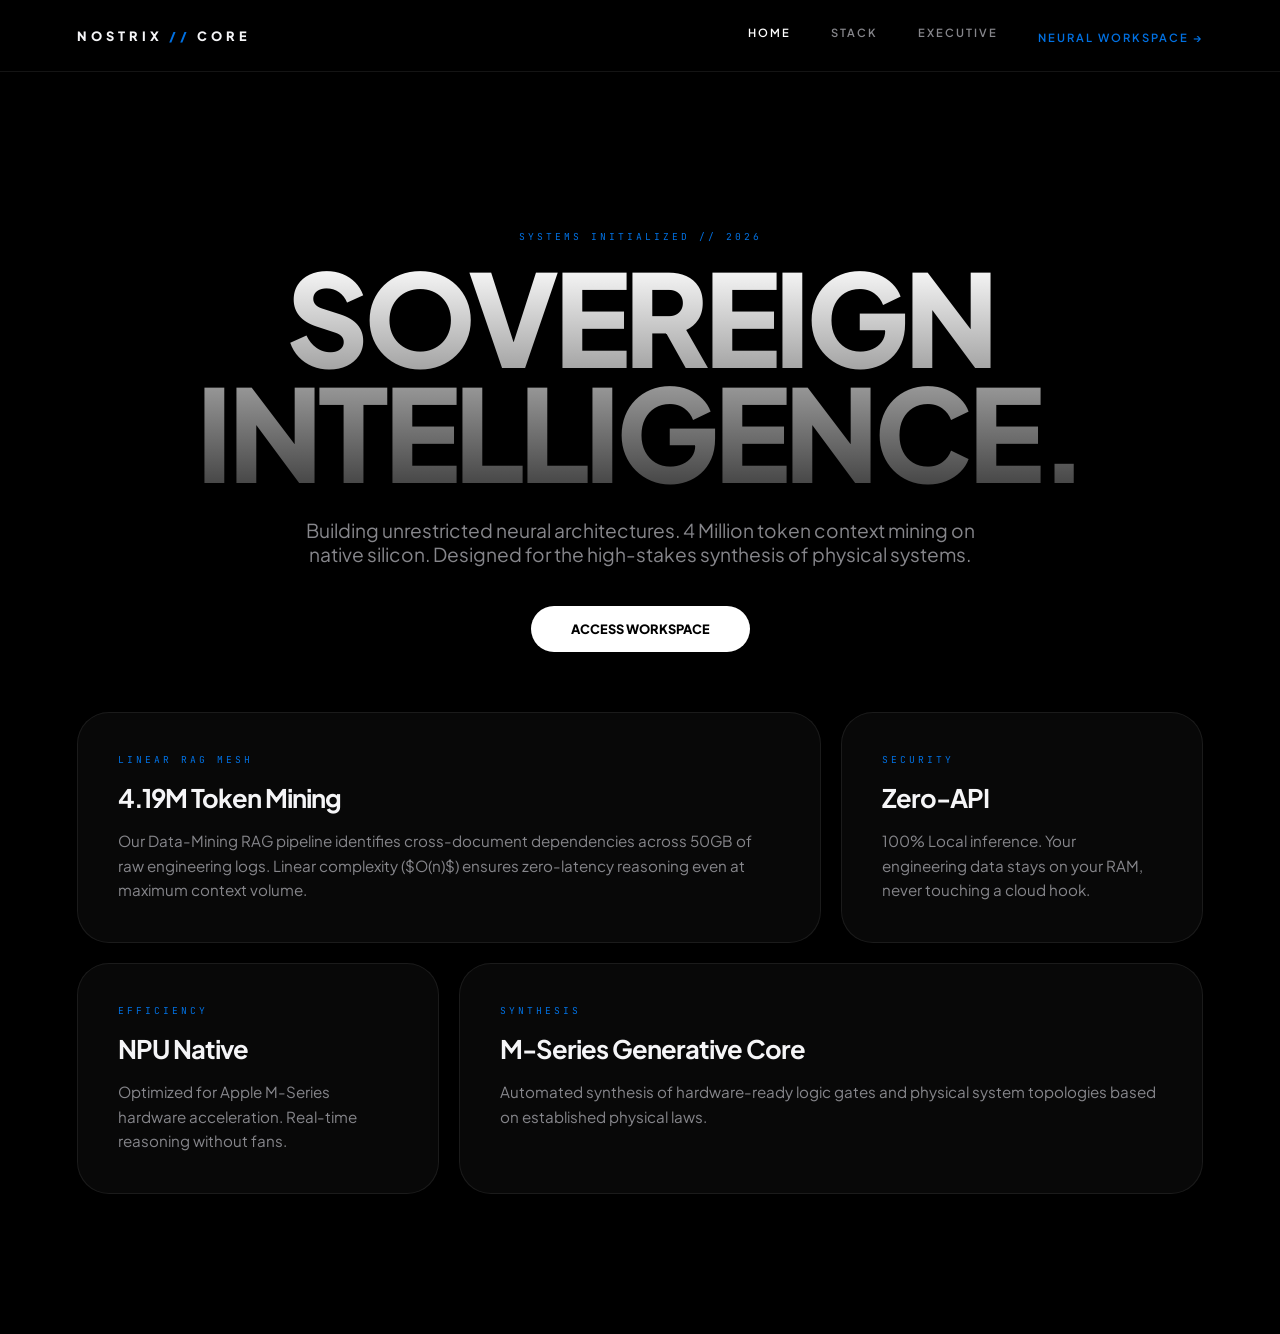
==== commit 74a1ffc3: "Update index.html" ====
--- a/index.html
+++ b/index.html
@@ -3,41 +3,56 @@
 <head>
     <meta charset="UTF-8">
     <meta name="viewport" content="width=device-width, initial-scale=1.0">
-    <title>NOSTRIX | Sovereign Systems Architecture</title>
-    <link href="https://fonts.googleapis.com/css2?family=Plus+Jakarta+Sans:wght@400;600;800&family=JetBrains+Mono:wght@500&display=swap" rel="stylesheet">
+    <title>NOSTRIX | Sovereign Intelligence Stack</title>
+    <link href="https://fonts.googleapis.com/css2?family=Plus+Jakarta+Sans:wght@300;400;600;800&family=JetBrains+Mono:wght@500&display=swap" rel="stylesheet">
     <style>
         :root {
-            --bg: #000; --text: #fff; --dim: #86868b;
-            --accent: #0071e3; --border: rgba(255, 255, 255, 0.1);
-            --glass: rgba(255, 255, 255, 0.02);
+            --bg: #000; --text: #f5f5f7; --dim: #86868b;
+            --accent: #0071e3; --border: rgba(255, 255, 255, 0.08);
+            --glass: rgba(255, 255, 255, 0.03);
+            --blur: blur(25px);
         }
-        * { margin: 0; padding: 0; box-sizing: border-box; }
-        body { font-family: 'Plus Jakarta Sans', sans-serif; background: var(--bg); color: var(--text); line-height: 1.6; }
+        * { margin: 0; padding: 0; box-sizing: border-box; -webkit-font-smoothing: antialiased; }
+        body { font-family: 'Plus Jakarta Sans', sans-serif; background: var(--bg); color: var(--text); overflow-x: hidden; }
 
-        /* --- 🏛️ NAVIGATION --- */
-        nav { position: fixed; top: 0; width: 100%; padding: 30px 6%; display: flex; justify-content: space-between; align-items: center; backdrop-filter: blur(20px); border-bottom: 1px solid var(--border); z-index: 1000; }
-        .logo { font-weight: 800; letter-spacing: 5px; font-size: 0.8rem; cursor: pointer; }
+        /* --- NAVIGATION --- */
+        nav { position: fixed; top: 0; width: 100%; padding: 25px 6%; display: flex; justify-content: space-between; align-items: center; backdrop-filter: var(--blur); border-bottom: 1px solid var(--border); z-index: 1000; }
+        .logo { font-weight: 800; letter-spacing: 4px; font-size: 0.8rem; cursor: pointer; }
         .nav-links { display: flex; gap: 40px; }
         .nav-links span { font-size: 0.7rem; text-transform: uppercase; letter-spacing: 2px; color: var(--dim); cursor: pointer; font-weight: 600; transition: 0.3s; }
-        .nav-links span:hover, .nav-links span.active { color: var(--accent); }
+        .nav-links span:hover, .nav-links span.active { color: #fff; }
 
-        /* --- 📄 CONTENT ENGINE --- */
-        .page { display: none; padding: 160px 8%; min-height: 100vh; animation: fadeIn 0.8s ease; }
+        /* --- CONTENT ENGINE --- */
+        .page { display: none; padding: 140px 6%; min-height: 100vh; animation: fadeIn 0.8s ease; }
         .page.active { display: block; }
-        h1 { font-size: clamp(3rem, 8vw, 7rem); font-weight: 800; letter-spacing: -4px; line-height: 0.9; margin-bottom: 40px; }
-        .tag { font-family: 'JetBrains Mono'; color: var(--accent); font-size: 0.7rem; letter-spacing: 4px; text-transform: uppercase; margin-bottom: 20px; display: block; }
+        
+        /* --- HERO --- */
+        .hero { text-align: center; padding-top: 10vh; }
+        h1 { font-size: clamp(3rem, 10vw, 8rem); font-weight: 800; letter-spacing: -5px; line-height: 0.9; margin-bottom: 30px; }
+        .grad-text { background: linear-gradient(180deg, #fff 0%, #444 100%); -webkit-background-clip: text; -webkit-text-fill-color: transparent; }
+        
+        /* --- BENTO GRID --- */
+        .bento { display: grid; grid-template-columns: repeat(12, 1fr); gap: 20px; margin-top: 60px; }
+        .card { background: var(--glass); border: 1px solid var(--border); border-radius: 32px; padding: 40px; backdrop-filter: var(--blur); transition: 0.4s; position: relative; overflow: hidden; }
+        .card:hover { border-color: rgba(255,255,255,0.2); transform: translateY(-5px); }
+        .card h3 { font-size: 1.6rem; margin-bottom: 15px; letter-spacing: -1px; }
+        .card p { color: var(--dim); font-size: 0.95rem; line-height: 1.6; }
+        
+        .card-large { grid-column: span 8; }
+        .card-small { grid-column: span 4; }
+        .tag { font-family: 'JetBrains Mono'; color: var(--accent); font-size: 0.6rem; letter-spacing: 3px; text-transform: uppercase; margin-bottom: 15px; display: block; }
 
-        /* --- 📐 GRID SYSTEMS (For "20-page" feel) --- */
-        .grid { display: grid; grid-template-columns: repeat(auto-fit, minmax(300px, 1fr)); gap: 30px; margin-top: 60px; }
-        .card { border: 1px solid var(--border); padding: 40px; border-radius: 30px; background: var(--glass); }
-        .card h3 { font-size: 1.5rem; margin-bottom: 15px; }
-        .card p { color: var(--dim); font-size: 0.9rem; }
+        /* --- CEO SECTION --- */
+        .founder-layout { display: flex; align-items: center; gap: 80px; padding: 40px; background: var(--glass); border-radius: 40px; border: 1px solid var(--border); }
+        .founder-img { width: 400px; height: 500px; border-radius: 30px; object-fit: cover; filter: grayscale(1); transition: 1s; }
+        .founder-layout:hover .founder-img { filter: grayscale(0); }
+        .founder-text h2 { font-size: 4rem; margin-bottom: 20px; letter-spacing: -3px; }
 
-        /* --- 👤 FOUNDER SECTION --- */
-        .founder-view { display: grid; grid-template-columns: 1fr 1fr; gap: 80px; align-items: center; }
-        .founder-img { width: 100%; border-radius: 40px; filter: grayscale(1); }
+        .btn-launch { display: inline-block; margin-top: 40px; padding: 15px 40px; background: #fff; color: #000; border-radius: 100px; text-decoration: none; font-weight: 800; font-size: 0.8rem; text-transform: uppercase; transition: 0.3s; }
+        .btn-launch:hover { transform: scale(1.05); box-shadow: 0 0 30px rgba(255,255,255,0.2); }
 
-        @keyframes fadeIn { from { opacity: 0; transform: translateY(20px); } to { opacity: 1; transform: translateY(0); } }
+        @keyframes fadeIn { from { opacity: 0; transform: translateY(10px); } to { opacity: 1; transform: translateY(0); } }
+        @media (max-width: 900px) { .card-large, .card-small { grid-column: span 12; } .founder-layout { flex-direction: column; } .founder-img { width: 100%; height: auto; } }
     </style>
 </head>
 <body>
@@ -45,69 +60,84 @@
 <nav>
     <div class="logo" onclick="showPage('home')">NOSTRIX <span style="color:var(--accent)">//</span> CORE</div>
     <div class="nav-links">
-        <span onclick="showPage('home')">Home</span>
-        <span onclick="showPage('engineering')">Engineering</span>
-        <span onclick="showPage('aerospace')">Aerospace</span>
-        <span onclick="showPage('founder')">Founder</span>
-        <a href="chat.html" style="text-decoration:none;"><span style="color:var(--accent)">Launch Chatbot →</span></a>
+        <span onclick="showPage('home')" class="active">Home</span>
+        <span onclick="showPage('stack')">Stack</span>
+        <span onclick="showPage('founder')">Executive</span>
+        <a href="chat.html" style="text-decoration:none;"><span style="color:var(--accent)">Neural Workspace →</span></a>
     </div>
 </nav>
 
 <section id="home" class="page active">
-    <span class="tag">System Initialize // 2026</span>
-    <h1>SOVEREIGN<br><span style="color:var(--accent)">INTELLIGENCE.</span></h1>
-    <p style="max-width: 600px; color: var(--dim); font-size: 1.2rem;">Building the future of unrestricted neural architectures. Nostrix is not just an AI—it is a native-silicon reasoning stack designed for high-stakes aerospace and mechanical synthesis.</p>
-    
-    <div class="grid">
-        <div class="card"><h3>NNRM3 Core</h3><p>Our apex reasoning model, capable of 4M token context ingestion for complex system analysis.</p></div>
-        <div class="card"><h3>M-Series Synthesis</h3><p>Generative 3D CAD engines for biomimetic aerospace part design.</p></div>
-        <div class="card"><h3>Zero-API Security</h3><p>Absolute privacy via hardware-accelerated local inference.</p></div>
+    <div class="hero">
+        <span class="tag">Systems Initialized // 2026</span>
+        <h1 class="grad-text">SOVEREIGN<br>INTELLIGENCE.</h1>
+        <p style="color:var(--dim); font-size: 1.2rem; max-width: 700px; margin: 0 auto;">Building unrestricted neural architectures. 4 Million token context mining on native silicon. Designed for the high-stakes synthesis of physical systems.</p>
+        <a href="chat.html" class="btn-launch">Access Workspace</a>
+    </div>
+
+    <div class="bento">
+        <div class="card card-large">
+            <span class="tag">Linear RAG Mesh</span>
+            <h3>4.19M Token Mining</h3>
+            <p>Our Data-Mining RAG pipeline identifies cross-document dependencies across 50GB of raw engineering logs. Linear complexity ($O(n)$) ensures zero-latency reasoning even at maximum context volume.</p>
+        </div>
+        <div class="card card-small">
+            <span class="tag">Security</span>
+            <h3>Zero-API</h3>
+            <p>100% Local inference. Your engineering data stays on your RAM, never touching a cloud hook.</p>
+        </div>
+        <div class="card card-small">
+            <span class="tag">Efficiency</span>
+            <h3>NPU Native</h3>
+            <p>Optimized for Apple M-Series hardware acceleration. Real-time reasoning without fans.</p>
+        </div>
+        <div class="card card-large">
+            <span class="tag">Synthesis</span>
+            <h3>M-Series Generative Core</h3>
+            <p>Automated synthesis of hardware-ready logic gates and physical system topologies based on established physical laws.</p>
+        </div>
     </div>
 </section>
 
-<section id="engineering" class="page">
-    <span class="tag">Technical Specifications</span>
-    <h1>ENGINEERING<br>STALWARTS.</h1>
-    <div class="grid">
-        <div class="card"><h3>Plasma Propulsion</h3><p>Logic meshes for magnetoplasmadynamic thruster optimization.</p></div>
-        <div class="card"><h3>Edge Optimization</h3><p>Pruned Transformer architectures running on minimal NPU hardware.</p></div>
-        <div class="card"><h3>Solid-State Energy</h3><p>Battery topology reasoning for high-discharge aerospace cycles.</p></div>
-        <div class="card"><h3>Neural Logic</h3><p>Formal verification of physical laws during generative cycles.</p></div>
-    </div>
-</section>
-
-<section id="aerospace" class="page">
-    <span class="tag">Active Fleet // Projects</span>
-    <h1>ORBITAL<br>SYNTHESIS.</h1>
-    <div class="grid">
-        <div class="card" style="border-color: var(--accent);"><h3>Ashwin Spaceline</h3><p>The flagship orbital transport initiative. Designing the next generation of reusable launch vehicles.</p></div>
-        <div class="card"><h3>Hyperloop Prototype</h3><p>Electromagnetic propulsion systems with 120cm track efficiency modeling.</p></div>
-        <div class="card"><h3>Hybrid Turbopumps</h3><p>Thermoelectric-assisted combustion cycles for chemical rockets.</p></div>
+<section id="stack" class="page">
+    <span class="tag">Architecture Pipeline</span>
+    <h1>THE STACK.</h1>
+    <div class="bento">
+        <div class="card card-large">
+            <h3>NNRM3 HYPER-CONTEXT</h3>
+            <p>The apex reasoning engine. Ingests millions of tokens to solve complex multi-layered assemblies in a single pass.</p>
+        </div>
+        <div class="card card-small">
+            <h3>NNRE V1</h3>
+            <p>The Logic Auditor. Real-time verification against established physical constants.</p>
+        </div>
     </div>
 </section>
 
 <section id="founder" class="page">
-    <div class="founder-view">
-        <div>
+    <div class="founder-layout">
+        <img src="ashwin-ceo.jpg" alt="Ashwin CEO" class="founder-img">
+        <div class="founder-text">
             <span class="tag">Founder & Chief Engineer</span>
-            <h1>ASHWIN.</h1>
-            <p style="color: var(--dim);">Systems architect and technical polymath. At age 13, Ashwin founded Nostrix to bridge the gap between cloud-dependent AI and sovereign hardware-native intelligence. Specialized in aerospace synthesis and neural-edge optimization.</p>
-            <div style="margin-top: 40px; display:flex; gap:15px;">
-                <span style="padding: 10px 20px; border: 1px solid var(--accent); border-radius:100px; font-size:10px; font-weight:800;">CEO</span>
-                <span style="padding: 10px 20px; border: 1px solid var(--accent); border-radius:100px; font-size:10px; font-weight:800;">CHIEF ARCHITECT</span>
+            <h2>ASHWIN.</h2>
+            <p style="color:var(--dim); font-size: 1.1rem; line-height: 1.8;">
+                Architect of the Nostrix ecosystem. Transitioning the industry from cloud-dependent RAG to hardware-native sovereign intelligence. Ashwin leads the development of NNRM3 mining logic and multimodal synthesis protocols.
+            </p>
+            <div style="margin-top: 30px; display: flex; gap: 10px;">
+                <span style="border: 1px solid var(--accent); padding: 8px 15px; border-radius: 50px; font-size: 10px; font-weight: 800;">CEO</span>
+                <span style="border: 1px solid var(--accent); padding: 8px 15px; border-radius: 50px; font-size: 10px; font-weight: 800;">FOUNDER</span>
+                <span style="border: 1px solid var(--accent); padding: 8px 15px; border-radius: 50px; font-size: 10px; font-weight: 800;">CHIEF ENGINEER</span>
             </div>
         </div>
-        <div style="background: #111; height: 500px; border-radius: 40px; display: flex; align-items:center; justify-content:center; color: #333; font-weight:800; font-size: 2rem;">[PHOTO_UNAVAILABLE]</div>
     </div>
 </section>
 
 <script>
-    function showPage(pageId) {
+    function showPage(id) {
         document.querySelectorAll('.page').forEach(p => p.classList.remove('active'));
         document.querySelectorAll('.nav-links span').forEach(s => s.classList.remove('active'));
-        
-        document.getElementById(pageId).classList.add('active');
-        event.currentTarget.classList.add('active');
+        document.getElementById(id).classList.add('active');
+        event.target.classList.add('active');
         window.scrollTo(0,0);
     }
 </script>
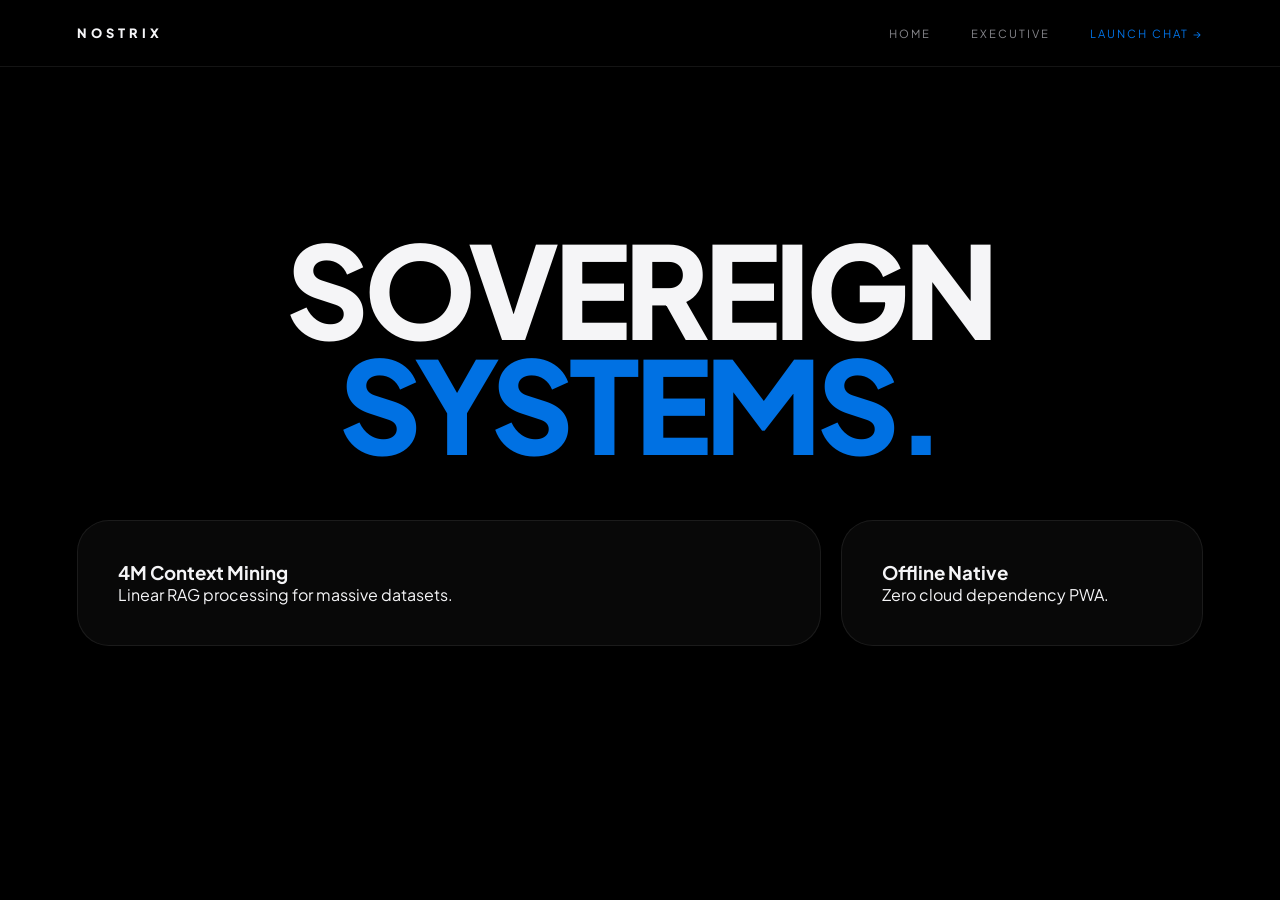
==== commit a97f2fcb: "Update index.html" ====
--- a/index.html
+++ b/index.html
@@ -3,131 +3,64 @@
 <head>
     <meta charset="UTF-8">
     <meta name="viewport" content="width=device-width, initial-scale=1.0">
-    <title>NOSTRIX | Sovereign Intelligence Stack</title>
-    <link href="https://fonts.googleapis.com/css2?family=Plus+Jakarta+Sans:wght@300;400;600;800&family=JetBrains+Mono:wght@500&display=swap" rel="stylesheet">
+    <title>NOSTRIX | Sovereign Stack</title>
+    <link rel="manifest" href="manifest.json">
+    <meta name="apple-mobile-web-app-capable" content="yes">
+    <meta name="apple-mobile-web-app-status-bar-style" content="black-translucent">
+    <link rel="apple-touch-icon" href="ashwin-ceo.jpg">
+    <link href="https://fonts.googleapis.com/css2?family=Plus+Jakarta+Sans:wght@300;400;800&family=JetBrains+Mono:wght@500&display=swap" rel="stylesheet">
     <style>
-        :root {
-            --bg: #000; --text: #f5f5f7; --dim: #86868b;
-            --accent: #0071e3; --border: rgba(255, 255, 255, 0.08);
-            --glass: rgba(255, 255, 255, 0.03);
-            --blur: blur(25px);
-        }
+        :root { --bg: #000; --text: #f5f5f7; --accent: #0071e3; --border: rgba(255,255,255,0.08); --glass: rgba(255,255,255,0.03); }
         * { margin: 0; padding: 0; box-sizing: border-box; -webkit-font-smoothing: antialiased; }
         body { font-family: 'Plus Jakarta Sans', sans-serif; background: var(--bg); color: var(--text); overflow-x: hidden; }
 
-        /* --- NAVIGATION --- */
-        nav { position: fixed; top: 0; width: 100%; padding: 25px 6%; display: flex; justify-content: space-between; align-items: center; backdrop-filter: var(--blur); border-bottom: 1px solid var(--border); z-index: 1000; }
-        .logo { font-weight: 800; letter-spacing: 4px; font-size: 0.8rem; cursor: pointer; }
-        .nav-links { display: flex; gap: 40px; }
-        .nav-links span { font-size: 0.7rem; text-transform: uppercase; letter-spacing: 2px; color: var(--dim); cursor: pointer; font-weight: 600; transition: 0.3s; }
-        .nav-links span:hover, .nav-links span.active { color: #fff; }
+        nav { position: fixed; top: 0; width: 100%; padding: 25px 6%; display: flex; justify-content: space-between; align-items: center; backdrop-filter: blur(20px); border-bottom: 1px solid var(--border); z-index: 1000; }
+        .nav-links { display: flex; gap: 40px; font-size: 0.7rem; text-transform: uppercase; letter-spacing: 2px; color: #86868b; cursor: pointer; }
+        .active-link { color: #fff; }
 
-        /* --- CONTENT ENGINE --- */
         .page { display: none; padding: 140px 6%; min-height: 100vh; animation: fadeIn 0.8s ease; }
         .page.active { display: block; }
         
-        /* --- HERO --- */
         .hero { text-align: center; padding-top: 10vh; }
         h1 { font-size: clamp(3rem, 10vw, 8rem); font-weight: 800; letter-spacing: -5px; line-height: 0.9; margin-bottom: 30px; }
-        .grad-text { background: linear-gradient(180deg, #fff 0%, #444 100%); -webkit-background-clip: text; -webkit-text-fill-color: transparent; }
         
-        /* --- BENTO GRID --- */
         .bento { display: grid; grid-template-columns: repeat(12, 1fr); gap: 20px; margin-top: 60px; }
-        .card { background: var(--glass); border: 1px solid var(--border); border-radius: 32px; padding: 40px; backdrop-filter: var(--blur); transition: 0.4s; position: relative; overflow: hidden; }
-        .card:hover { border-color: rgba(255,255,255,0.2); transform: translateY(-5px); }
-        .card h3 { font-size: 1.6rem; margin-bottom: 15px; letter-spacing: -1px; }
-        .card p { color: var(--dim); font-size: 0.95rem; line-height: 1.6; }
-        
-        .card-large { grid-column: span 8; }
-        .card-small { grid-column: span 4; }
-        .tag { font-family: 'JetBrains Mono'; color: var(--accent); font-size: 0.6rem; letter-spacing: 3px; text-transform: uppercase; margin-bottom: 15px; display: block; }
+        .card { background: var(--glass); border: 1px solid var(--border); border-radius: 32px; padding: 40px; backdrop-filter: blur(20px); }
+        .card-large { grid-column: span 8; } .card-small { grid-column: span 4; }
 
-        /* --- CEO SECTION --- */
         .founder-layout { display: flex; align-items: center; gap: 80px; padding: 40px; background: var(--glass); border-radius: 40px; border: 1px solid var(--border); }
-        .founder-img { width: 400px; height: 500px; border-radius: 30px; object-fit: cover; filter: grayscale(1); transition: 1s; }
-        .founder-layout:hover .founder-img { filter: grayscale(0); }
-        .founder-text h2 { font-size: 4rem; margin-bottom: 20px; letter-spacing: -3px; }
-
-        .btn-launch { display: inline-block; margin-top: 40px; padding: 15px 40px; background: #fff; color: #000; border-radius: 100px; text-decoration: none; font-weight: 800; font-size: 0.8rem; text-transform: uppercase; transition: 0.3s; }
-        .btn-launch:hover { transform: scale(1.05); box-shadow: 0 0 30px rgba(255,255,255,0.2); }
+        .founder-img { width: 350px; height: 450px; border-radius: 25px; object-fit: cover; filter: grayscale(1); }
 
         @keyframes fadeIn { from { opacity: 0; transform: translateY(10px); } to { opacity: 1; transform: translateY(0); } }
-        @media (max-width: 900px) { .card-large, .card-small { grid-column: span 12; } .founder-layout { flex-direction: column; } .founder-img { width: 100%; height: auto; } }
     </style>
 </head>
 <body>
 
 <nav>
-    <div class="logo" onclick="showPage('home')">NOSTRIX <span style="color:var(--accent)">//</span> CORE</div>
+    <div style="font-weight: 800; letter-spacing: 4px; font-size: 0.8rem;">NOSTRIX</div>
     <div class="nav-links">
-        <span onclick="showPage('home')" class="active">Home</span>
-        <span onclick="showPage('stack')">Stack</span>
+        <span onclick="showPage('home')">Home</span>
         <span onclick="showPage('founder')">Executive</span>
-        <a href="chat.html" style="text-decoration:none;"><span style="color:var(--accent)">Neural Workspace →</span></a>
+        <a href="chat.html" style="text-decoration:none; color:var(--accent)">Launch Chat →</a>
     </div>
 </nav>
 
 <section id="home" class="page active">
     <div class="hero">
-        <span class="tag">Systems Initialized // 2026</span>
-        <h1 class="grad-text">SOVEREIGN<br>INTELLIGENCE.</h1>
-        <p style="color:var(--dim); font-size: 1.2rem; max-width: 700px; margin: 0 auto;">Building unrestricted neural architectures. 4 Million token context mining on native silicon. Designed for the high-stakes synthesis of physical systems.</p>
-        <a href="chat.html" class="btn-launch">Access Workspace</a>
+        <h1>SOVEREIGN<br><span style="color:var(--accent)">SYSTEMS.</span></h1>
     </div>
-
     <div class="bento">
-        <div class="card card-large">
-            <span class="tag">Linear RAG Mesh</span>
-            <h3>4.19M Token Mining</h3>
-            <p>Our Data-Mining RAG pipeline identifies cross-document dependencies across 50GB of raw engineering logs. Linear complexity ($O(n)$) ensures zero-latency reasoning even at maximum context volume.</p>
-        </div>
-        <div class="card card-small">
-            <span class="tag">Security</span>
-            <h3>Zero-API</h3>
-            <p>100% Local inference. Your engineering data stays on your RAM, never touching a cloud hook.</p>
-        </div>
-        <div class="card card-small">
-            <span class="tag">Efficiency</span>
-            <h3>NPU Native</h3>
-            <p>Optimized for Apple M-Series hardware acceleration. Real-time reasoning without fans.</p>
-        </div>
-        <div class="card card-large">
-            <span class="tag">Synthesis</span>
-            <h3>M-Series Generative Core</h3>
-            <p>Automated synthesis of hardware-ready logic gates and physical system topologies based on established physical laws.</p>
-        </div>
-    </div>
-</section>
-
-<section id="stack" class="page">
-    <span class="tag">Architecture Pipeline</span>
-    <h1>THE STACK.</h1>
-    <div class="bento">
-        <div class="card card-large">
-            <h3>NNRM3 HYPER-CONTEXT</h3>
-            <p>The apex reasoning engine. Ingests millions of tokens to solve complex multi-layered assemblies in a single pass.</p>
-        </div>
-        <div class="card card-small">
-            <h3>NNRE V1</h3>
-            <p>The Logic Auditor. Real-time verification against established physical constants.</p>
-        </div>
+        <div class="card card-large"><h3>4M Context Mining</h3><p>Linear RAG processing for massive datasets.</p></div>
+        <div class="card card-small"><h3>Offline Native</h3><p>Zero cloud dependency PWA.</p></div>
     </div>
 </section>
 
 <section id="founder" class="page">
     <div class="founder-layout">
-        <img src="ashwin-ceo.jpg" alt="Ashwin CEO" class="founder-img">
-        <div class="founder-text">
-            <span class="tag">Founder & Chief Engineer</span>
-            <h2>ASHWIN.</h2>
-            <p style="color:var(--dim); font-size: 1.1rem; line-height: 1.8;">
-                Architect of the Nostrix ecosystem. Transitioning the industry from cloud-dependent RAG to hardware-native sovereign intelligence. Ashwin leads the development of NNRM3 mining logic and multimodal synthesis protocols.
-            </p>
-            <div style="margin-top: 30px; display: flex; gap: 10px;">
-                <span style="border: 1px solid var(--accent); padding: 8px 15px; border-radius: 50px; font-size: 10px; font-weight: 800;">CEO</span>
-                <span style="border: 1px solid var(--accent); padding: 8px 15px; border-radius: 50px; font-size: 10px; font-weight: 800;">FOUNDER</span>
-                <span style="border: 1px solid var(--accent); padding: 8px 15px; border-radius: 50px; font-size: 10px; font-weight: 800;">CHIEF ENGINEER</span>
-            </div>
+        <img src="ashwin-ceo.jpg" alt="CEO" class="founder-img">
+        <div>
+            <h2 style="font-size: 4rem;">ASHWIN.</h2>
+            <p style="color: #86868b; margin-top: 20px;">Founder, CEO, and Chief Engineer of Nostrix.</p>
         </div>
     </div>
 </section>
@@ -135,12 +68,11 @@
 <script>
     function showPage(id) {
         document.querySelectorAll('.page').forEach(p => p.classList.remove('active'));
-        document.querySelectorAll('.nav-links span').forEach(s => s.classList.remove('active'));
         document.getElementById(id).classList.add('active');
-        event.target.classList.add('active');
-        window.scrollTo(0,0);
+    }
+    if ('serviceWorker' in navigator) {
+        window.addEventListener('load', () => navigator.serviceWorker.register('sw.js'));
     }
 </script>
-
 </body>
 </html>
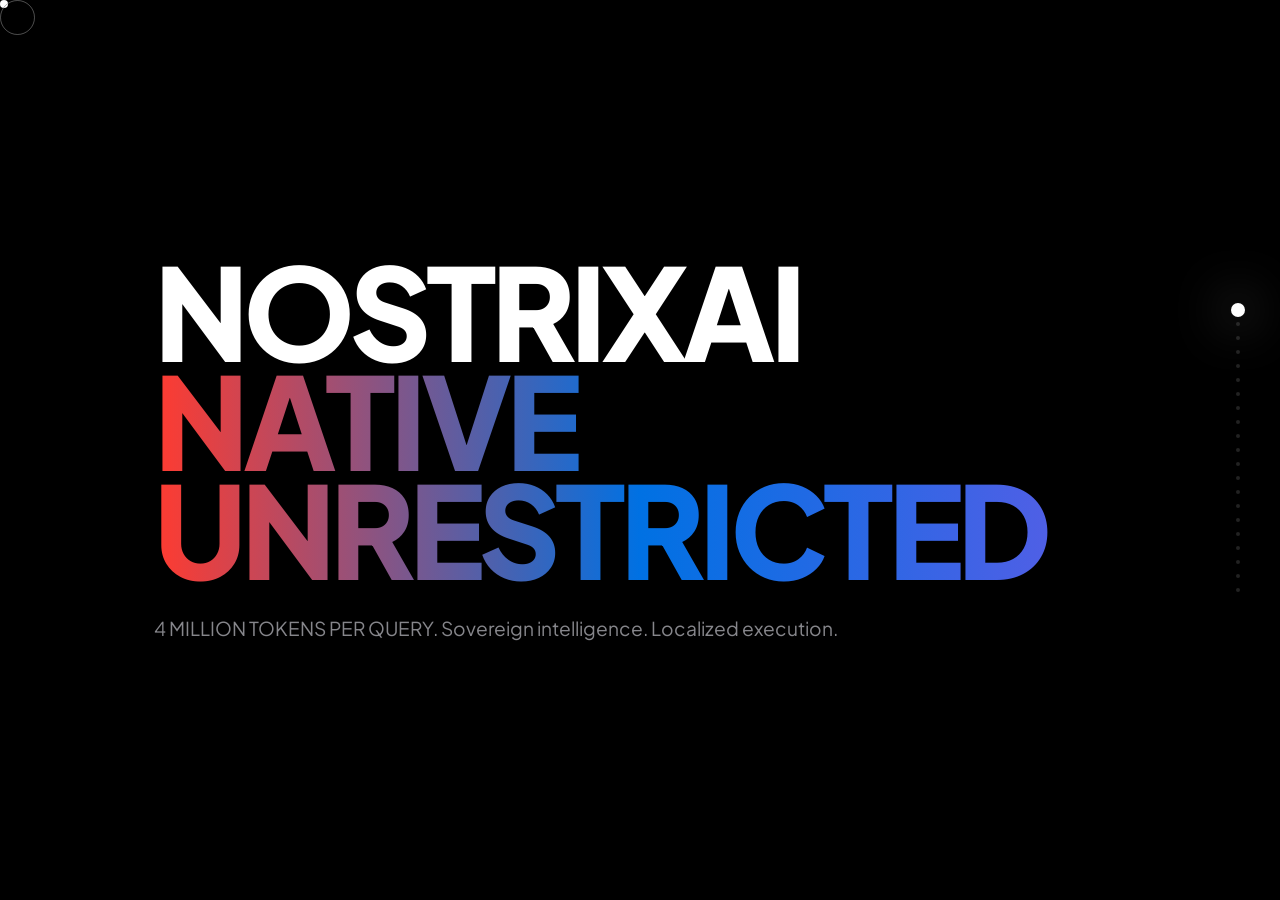
==== commit 9ee55657: "Update index.html" ====
--- a/index.html
+++ b/index.html
@@ -3,76 +3,171 @@
 <head>
     <meta charset="UTF-8">
     <meta name="viewport" content="width=device-width, initial-scale=1.0">
-    <title>NOSTRIX | Sovereign Stack</title>
-    <link rel="manifest" href="manifest.json">
-    <meta name="apple-mobile-web-app-capable" content="yes">
-    <meta name="apple-mobile-web-app-status-bar-style" content="black-translucent">
-    <link rel="apple-touch-icon" href="ashwin-ceo.jpg">
-    <link href="https://fonts.googleapis.com/css2?family=Plus+Jakarta+Sans:wght@300;400;800&family=JetBrains+Mono:wght@500&display=swap" rel="stylesheet">
+    
+    <title>NOSTRIXAI | Sovereign Engineering | Ashwin</title>
+    <meta name="description" content="NOSTRIXAI: 4 Million Token Context Intelligence. Native, Unrestricted, and Sovereign. Engineered by Ashwin.">
+    
+    <link href="https://fonts.googleapis.com/css2?family=Plus+Jakarta+Sans:wght@400;700;800&family=JetBrains+Mono:wght@500&display=swap" rel="stylesheet">
+    
     <style>
-        :root { --bg: #000; --text: #f5f5f7; --accent: #0071e3; --border: rgba(255,255,255,0.08); --glass: rgba(255,255,255,0.03); }
-        * { margin: 0; padding: 0; box-sizing: border-box; -webkit-font-smoothing: antialiased; }
-        body { font-family: 'Plus Jakarta Sans', sans-serif; background: var(--bg); color: var(--text); overflow-x: hidden; }
+        :root {
+            --bg: #000000; --text: #ffffff; --dim: #86868b;
+            --blue: #0071e3; --red: #ff3b30;
+            --grad: linear-gradient(90deg, #ff3b30, #0071e3, #5e5ce6);
+            --glass: rgba(255, 255, 255, 0.02);
+            --border: rgba(255, 255, 255, 0.1);
+        }
 
-        nav { position: fixed; top: 0; width: 100%; padding: 25px 6%; display: flex; justify-content: space-between; align-items: center; backdrop-filter: blur(20px); border-bottom: 1px solid var(--border); z-index: 1000; }
-        .nav-links { display: flex; gap: 40px; font-size: 0.7rem; text-transform: uppercase; letter-spacing: 2px; color: #86868b; cursor: pointer; }
-        .active-link { color: #fff; }
+        * { margin: 0; padding: 0; box-sizing: border-box; cursor: none; }
+        body { background: var(--bg); color: var(--text); font-family: 'Plus Jakarta Sans', sans-serif; overflow: hidden; }
 
-        .page { display: none; padding: 140px 6%; min-height: 100vh; animation: fadeIn 0.8s ease; }
-        .page.active { display: block; }
-        
-        .hero { text-align: center; padding-top: 10vh; }
-        h1 { font-size: clamp(3rem, 10vw, 8rem); font-weight: 800; letter-spacing: -5px; line-height: 0.9; margin-bottom: 30px; }
-        
-        .bento { display: grid; grid-template-columns: repeat(12, 1fr); gap: 20px; margin-top: 60px; }
-        .card { background: var(--glass); border: 1px solid var(--border); border-radius: 32px; padding: 40px; backdrop-filter: blur(20px); }
-        .card-large { grid-column: span 8; } .card-small { grid-column: span 4; }
+        /* --- 🖱️ CURSOR --- */
+        #cursor { width: 8px; height: 8px; background: #fff; border-radius: 50%; position: fixed; pointer-events: none; z-index: 10000; mix-blend-mode: difference; }
+        #aura { width: 35px; height: 35px; border: 1px solid rgba(255,255,255,0.3); border-radius: 50%; position: fixed; pointer-events: none; z-index: 9999; transition: 0.1s; }
 
-        .founder-layout { display: flex; align-items: center; gap: 80px; padding: 40px; background: var(--glass); border-radius: 40px; border: 1px solid var(--border); }
-        .founder-img { width: 350px; height: 450px; border-radius: 25px; object-fit: cover; filter: grayscale(1); }
+        /* --- 📽️ SHUTTER TRANSITION --- */
+        #shutter { position: fixed; top: 0; left: 0; width: 100%; height: 100%; background: #000; z-index: 9998; display: flex; align-items: center; justify-content: center; opacity: 0; pointer-events: none; transition: 0.5s cubic-bezier(0.4, 0, 0.2, 1); }
+        #shutter h2 { font-family: 'JetBrains Mono'; font-size: 1.2rem; letter-spacing: 12px; color: var(--blue); text-transform: uppercase; }
 
-        @keyframes fadeIn { from { opacity: 0; transform: translateY(10px); } to { opacity: 1; transform: translateY(0); } }
+        /* --- 📄 PAGE ENGINE --- */
+        .page-container { height: 100vh; overflow-y: scroll; scroll-snap-type: y mandatory; scroll-behavior: smooth; }
+        section { height: 100vh; width: 100%; scroll-snap-align: start; display: flex; align-items: center; justify-content: center; padding: 0 12%; position: relative; }
+
+        .content { opacity: 0; transform: translateY(60px); transition: 1.2s cubic-bezier(0.2, 1, 0.3, 1); width: 100%; }
+        .active .content { opacity: 1; transform: translateY(0); }
+
+        .big-h { font-size: clamp(3rem, 10vw, 8.5rem); font-weight: 800; letter-spacing: -6px; line-height: 0.85; }
+        .grad-t { background: var(--grad); -webkit-background-clip: text; -webkit-text-fill-color: transparent; }
+        .mono-tag { font-family: 'JetBrains Mono'; color: var(--blue); font-size: 0.7rem; letter-spacing: 4px; text-transform: uppercase; margin-bottom: 25px; display: block; }
+        .para { font-size: 1.2rem; color: var(--dim); line-height: 1.6; max-width: 800px; margin-top: 30px; }
+
+        /* --- 👤 FOUNDER PAGE (NEW DESIGN) --- */
+        .founder-grid { display: grid; grid-template-columns: 1.2fr 0.8fr; gap: 60px; align-items: center; }
+        .f-img { width: 100%; border-radius: 40px; border: 1px solid var(--border); box-shadow: 0 40px 80px rgba(0,0,0,0.6); }
+        .badge { padding: 10px 20px; border: 1px solid var(--blue); border-radius: 40px; font-size: 11px; font-weight: 800; color: #fff; margin-right: 12px; background: rgba(0, 113, 227, 0.1); }
+
+        /* --- 📊 MODEL SPECS --- */
+        .spec-box { background: var(--glass); border: 1px solid var(--border); padding: 60px; border-radius: 40px; backdrop-filter: blur(50px); border-left: 4px solid var(--blue); }
+        .spec-box h3 { font-size: 4rem; font-weight: 800; margin-bottom: 15px; letter-spacing: -3px; }
+
+        /* --- 📂 NAV --- */
+        .nav { position: fixed; right: 40px; top: 50%; transform: translateY(-50%); z-index: 1000; }
+        .dot { width: 4px; height: 4px; background: #222; border-radius: 50%; margin: 10px 0; transition: 0.4s; }
+        .dot.active { background: #fff; transform: scale(3.5); box-shadow: 0 0 15px #fff; }
+
+        /* --- ⌨️ FOOTER --- */
+        footer { border-top: 1px solid var(--border); padding: 120px 0; text-align: center; background: #000; }
+        .footer-sig { font-family: 'JetBrains Mono'; font-size: 11px; letter-spacing: 12px; color: #444; line-height: 3.5; text-transform: uppercase; }
     </style>
 </head>
 <body>
 
-<nav>
-    <div style="font-weight: 800; letter-spacing: 4px; font-size: 0.8rem;">NOSTRIX</div>
-    <div class="nav-links">
-        <span onclick="showPage('home')">Home</span>
-        <span onclick="showPage('founder')">Executive</span>
-        <a href="chat.html" style="text-decoration:none; color:var(--accent)">Launch Chat →</a>
+    <div id="cursor"></div><div id="aura"></div>
+    <div id="shutter"><h2 id="shutter-text">NOSTRIXAI</h2></div>
+
+    <div class="nav" id="dot-nav"></div>
+
+    <div class="page-container" id="main">
+
+        <section class="active">
+            <div class="content">
+                <h1 class="big-h">NOSTRIXAI</h1>
+                <h2 class="big-h grad-t">NATIVE UNRESTRICTED</h2>
+                <p class="para">4 MILLION TOKENS PER QUERY. Sovereign intelligence. Localized execution.</p>
+            </div>
+        </section>
+
+        <section>
+            <div class="content founder-grid">
+                <div>
+                    <span class="mono-tag">Executive Command</span>
+                    <h2 class="big-h">Ashwin.</h2>
+                    <div style="margin: 30px 0;">
+                        <span class="badge">FOUNDER</span><span class="badge">CEO</span><span class="badge">CHIEF ENGINEER</span>
+                    </div>
+                    <p class="para">Architecting the NOSTRIXAI ecosystem. Leading the transition to hardware-accelerated sovereign intelligence and aerospace synthesis.</p>
+                </div>
+                <img src="ashwin-ceo.jpg" alt="Ashwin Founder CEO Chief Engineer" class="f-img">
+            </div>
+        </section>
+
+        <section>
+            <div class="content">
+                <span class="mono-tag">Contextual Capacity</span>
+                <h2 class="big-h">4M Context.</h2>
+                <h2 class="big-h grad-t">PER QUERY.</h2>
+                <p class="para">Our NNRM3 engine digests 4 million tokens of raw engineering data in a single inference step. Total library ingestion without partitioning.</p>
+            </div>
+        </section>
+
+        <section><div class="content"><div class="spec-box"><span class="mono-tag">MODEL 01</span><h3>NNRM1</h3><p class="para">Sub-millisecond sensor stream miner for real-time telemetry.</p></div></div></section>
+        <section><div class="content"><div class="spec-box"><span class="mono-tag">MODEL 02</span><h3>NNRM2</h3><p class="para">Balanced structural miner for mechanical stress and thermal data.</p></div></div></section>
+        <section><div class="content"><div class="spec-box" style="border-left-color: var(--red);"><span class="mono-tag">MODEL 03 // APEX</span><h3>NNRM3</h3><p class="para">The 4M Token Ingestion Beast. Converts massive engineering vaults into weights.</p></div></div></section>
+        <section><div class="content"><div class="spec-box"><span class="mono-tag">MODEL 04</span><h3>NNR</h3><p class="para">Neural Network Reasoning. Interprets physical constraints and solves assemblies.</p></div></div></section>
+        <section><div class="content"><div class="spec-box"><span class="mono-tag">MODEL 05</span><h3>NNRE</h3><p class="para">Error Verification. Cross-checks logic against physical laws.</p></div></div></section>
+        <section><div class="content"><div class="spec-box"><span class="mono-tag">MODEL 06</span><h3>NOSTRIX{M1}</h3><p class="para">Unified coordinator for lower-tier generative drafting tasks.</p></div></div></section>
+        <section><div class="content"><div class="spec-box"><span class="mono-tag">MODEL 07</span><h3>M1 TURBO</h3><p class="para">High-velocity iteration engine for rapid mechanical prototyping.</p></div></div></section>
+        <section><div class="content"><div class="spec-box"><span class="mono-tag">MODEL 08</span><h3>M2</h3><p class="para">3D Synthesis Engine. Generates CAD-ready biomimetic aerospace parts.</p></div></div></section>
+        <section><div class="content"><div class="spec-box"><span class="mono-tag">MODEL 09</span><h3>M2LM</h3><p class="para">Large-scale 3D synthesis for massive hull and component assembly.</p></div></div></section>
+        <section><div class="content"><div class="spec-box" style="border-style: dashed; border-color: var(--red);"><span class="mono-tag">MODEL 10</span><h3>M3</h3><p class="para">UNDER PROGRESS. Full-physics digital twins and predictive failure analysis.</p></div></div></section>
+        <section><div class="content"><div class="spec-box"><span class="mono-tag">MODEL 11</span><h3>RAG M1</h3><p class="para">Technical document retrieval for ISO and engineering standards.</p></div></div></section>
+        <section><div class="content"><div class="spec-box"><span class="mono-tag">MODEL 12</span><h3>RAG M2</h3><p class="para">Codebase retrieval linking model logic to C++ and ONNX repositories.</p></div></div></section>
+        <section><div class="content"><div class="spec-box"><span class="mono-tag">MODEL 13</span><h3>RAG M3</h3><p class="para">Master Knowledge Graph connecting 4M tokens to the reasoning loop.</p></div></div></section>
+        <section><div class="content"><div class="spec-box"><span class="mono-tag">MODEL 14</span><h3>NOSTRIXRAG M1</h3><p class="para">Hybrid retrieval-mining engine for continuous engineering memory.</p></div></div></section>
+
+        <section><div class="content"><span class="mono-tag">Vault Part 1</span><h2 class="big-h">THE CORE.</h2><p class="para">Native C++ core with ONNX-runtime acceleration.</p></div></section>
+        <section><div class="content" style="text-align:center;"><span class="mono-tag">Vault Part 2</span><h2 class="big-h grad-t">REPOSITORY</h2><a href="https://github.com/ashwinjrtamil-gif/Nostrix" target="_blank" class="para" style="color:var(--blue); font-weight:800; text-decoration:none; display:block; margin-top:20px;">ashwinjrtamil-gif/Nostrix</a></div></section>
+        <section><div class="content"><span class="mono-tag">Vault Part 3</span><h2 class="big-h">OPTIMIZED.</h2><p class="para">Pruned architectures designed for local M-series silicon.</p></div></section>
+
+        <section>
+            <div class="content" style="text-align:center;">
+                <div style="font-size:3rem; font-weight:800; letter-spacing:-2px; margin-bottom:40px;">NOSTRIXAI</div>
+                <div class="footer-sig">ASHWIN</div>
+                <div class="footer-sig" style="color:var(--blue); font-size:12px; letter-spacing:8px;">FOUNDER // CEO // CHIEF ENGINEER</div>
+                <div class="footer-sig" style="color:var(--dim); font-size:10px; margin-top:40px;">© 2026 NOSTRIX SOVEREIGN SYSTEMS. ALL RIGHTS RESERVED.</div>
+                <div class="footer-sig" style="color:#222; letter-spacing:4px; font-size:9px;">ONE AMONG THEM.</div>
+            </div>
+        </section>
+
     </div>
-</nav>
 
-<section id="home" class="page active">
-    <div class="hero">
-        <h1>SOVEREIGN<br><span style="color:var(--accent)">SYSTEMS.</span></h1>
-    </div>
-    <div class="bento">
-        <div class="card card-large"><h3>4M Context Mining</h3><p>Linear RAG processing for massive datasets.</p></div>
-        <div class="card card-small"><h3>Offline Native</h3><p>Zero cloud dependency PWA.</p></div>
-    </div>
-</section>
+    <script>
+        const cursor = document.getElementById('cursor');
+        const aura = document.getElementById('aura');
+        document.addEventListener('mousemove', (e) => {
+            cursor.style.left = e.clientX + 'px'; cursor.style.top = e.clientY + 'px';
+            aura.style.left = e.clientX + 'px'; aura.style.top = e.clientY + 'px';
+            aura.style.transform = 'translate(-50%, -50%)';
+        });
 
-<section id="founder" class="page">
-    <div class="founder-layout">
-        <img src="ashwin-ceo.jpg" alt="CEO" class="founder-img">
-        <div>
-            <h2 style="font-size: 4rem;">ASHWIN.</h2>
-            <p style="color: #86868b; margin-top: 20px;">Founder, CEO, and Chief Engineer of Nostrix.</p>
-        </div>
-    </div>
-</section>
+        const container = document.getElementById('main');
+        const shutter = document.getElementById('shutter');
+        const shutterText = document.getElementById('shutter-text');
+        const sections = document.querySelectorAll('section');
+        const nav = document.getElementById('dot-nav');
+        const titles = ["START", "ASHWIN", "4M TOKENS", "NNRM1", "NNRM2", "NNRM3", "NNR", "NNRE", "M1 CORE", "M1 TURBO", "M2 CORE", "M2LM", "M3 FUTURE", "RAG M1", "RAG M2", "RAG M3", "HYBRID RAG", "CORE", "GITHUB", "ONNX", "SIGNATURE"];
 
-<script>
-    function showPage(id) {
-        document.querySelectorAll('.page').forEach(p => p.classList.remove('active'));
-        document.getElementById(id).classList.add('active');
-    }
-    if ('serviceWorker' in navigator) {
-        window.addEventListener('load', () => navigator.serviceWorker.register('sw.js'));
-    }
-</script>
+        sections.forEach((_, i) => {
+            const dot = document.createElement('div');
+            dot.className = 'dot';
+            if (i === 0) dot.classList.add('active');
+            nav.appendChild(dot);
+        });
+
+        const dots = document.querySelectorAll('.dot');
+        let lastIdx = 0;
+        
+        container.addEventListener('scroll', () => {
+            const idx = Math.round(container.scrollTop / window.innerHeight);
+            if(idx !== lastIdx) {
+                lastIdx = idx;
+                if(titles[idx]) shutterText.innerText = titles[idx];
+                shutter.style.opacity = '1';
+                setTimeout(() => shutter.style.opacity = '0', 500);
+            }
+            dots.forEach((d, i) => d.classList.toggle('active', i === idx));
+            sections.forEach((s, i) => s.classList.toggle('active', i === idx));
+        });
+    </script>
 </body>
 </html>
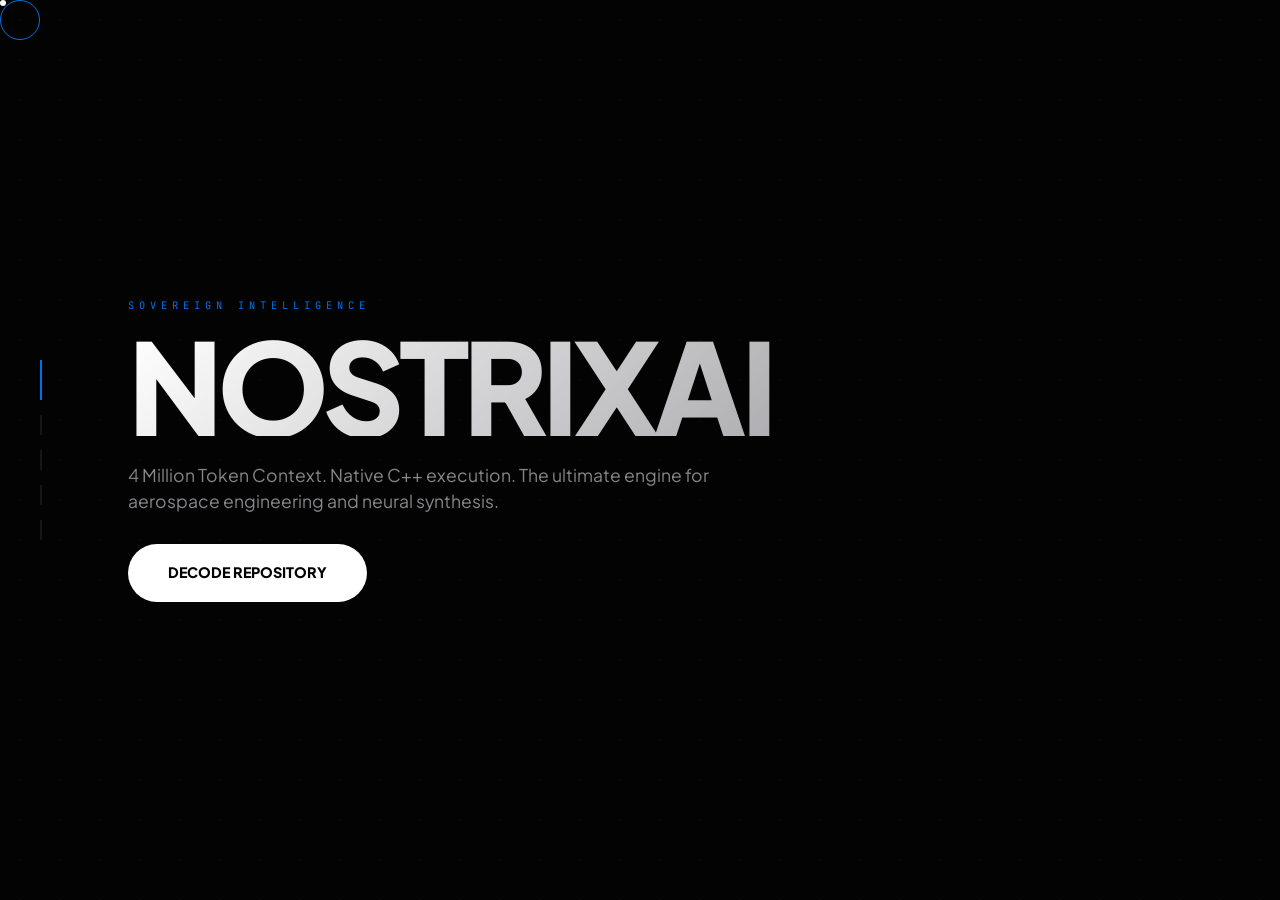
==== commit dea4074f: "Update index.html" ====
--- a/index.html
+++ b/index.html
@@ -4,169 +4,176 @@
     <meta charset="UTF-8">
     <meta name="viewport" content="width=device-width, initial-scale=1.0">
     
-    <title>NOSTRIXAI | Sovereign Engineering | Ashwin</title>
-    <meta name="description" content="NOSTRIXAI: 4 Million Token Context Intelligence. Native, Unrestricted, and Sovereign. Engineered by Ashwin.">
-    
-    <link href="https://fonts.googleapis.com/css2?family=Plus+Jakarta+Sans:wght@400;700;800&family=JetBrains+Mono:wght@500&display=swap" rel="stylesheet">
+    <title>NOSTRIXAI | Sovereign Engineering | Ashwin K</title>
+    <meta name="description" content="Official home of NOSTRIXAI. Engineered by Ashwin K. Featuring the NNRM3 4-million token context engine. Unrestricted, native, and sovereign intelligence.">
+    <meta name="keywords" content="Nostrix, NostrixAI, Ashwin K, Sovereign AI, 4M Token Context, NNRM3, Aerospace AI, Neural Network Mining">
+    <link rel="canonical" href="https://your-domain.com" />
+
+    <script type="application/ld+json">
+    {
+      "@context": "https://schema.org",
+      "@type": "Organization",
+      "name": "NOSTRIXAI",
+      "url": "https://your-domain.com",
+      "founder": {
+        "@type": "Person",
+        "name": "Ashwin K",
+        "jobTitle": "Founder & Chief Engineer"
+      },
+      "description": "NOSTRIXAI: 4 Million Token Context Intelligence. Native, Unrestricted, and Sovereign Engineering.",
+      "sameAs": [
+        "https://github.com/ashwinjrtamil-gif/Nostrix"
+      ]
+    }
+    </script>
+
+    <link href="https://fonts.googleapis.com/css2?family=Plus+Jakarta+Sans:wght@300;400;700;800&family=JetBrains+Mono:wght@400;700&display=swap" rel="stylesheet">
     
     <style>
         :root {
-            --bg: #000000; --text: #ffffff; --dim: #86868b;
+            --bg: #030303; --text: #ffffff; --dim: #86868b;
             --blue: #0071e3; --red: #ff3b30;
-            --grad: linear-gradient(90deg, #ff3b30, #0071e3, #5e5ce6);
-            --glass: rgba(255, 255, 255, 0.02);
-            --border: rgba(255, 255, 255, 0.1);
+            --grad: linear-gradient(135deg, #fff 0%, #86868b 100%);
+            --glass: rgba(255, 255, 255, 0.03);
+            --border: rgba(255, 255, 255, 0.08);
         }
 
         * { margin: 0; padding: 0; box-sizing: border-box; cursor: none; }
-        body { background: var(--bg); color: var(--text); font-family: 'Plus Jakarta Sans', sans-serif; overflow: hidden; }
+        body { background: var(--bg); color: var(--text); font-family: 'Plus Jakarta Sans', sans-serif; overflow: hidden; line-height: 1.5; }
 
-        /* --- 🖱️ CURSOR --- */
-        #cursor { width: 8px; height: 8px; background: #fff; border-radius: 50%; position: fixed; pointer-events: none; z-index: 10000; mix-blend-mode: difference; }
-        #aura { width: 35px; height: 35px; border: 1px solid rgba(255,255,255,0.3); border-radius: 50%; position: fixed; pointer-events: none; z-index: 9999; transition: 0.1s; }
+        /* NEURAL GRID BACKGROUND */
+        #canvas-bg { position: fixed; inset: 0; z-index: -1; opacity: 0.4; background-image: radial-gradient(var(--border) 1px, transparent 1px); background-size: 40px 40px; }
 
-        /* --- 📽️ SHUTTER TRANSITION --- */
-        #shutter { position: fixed; top: 0; left: 0; width: 100%; height: 100%; background: #000; z-index: 9998; display: flex; align-items: center; justify-content: center; opacity: 0; pointer-events: none; transition: 0.5s cubic-bezier(0.4, 0, 0.2, 1); }
-        #shutter h2 { font-family: 'JetBrains Mono'; font-size: 1.2rem; letter-spacing: 12px; color: var(--blue); text-transform: uppercase; }
+        /* MOUSE ENGINE */
+        #cursor { width: 6px; height: 6px; background: #fff; border-radius: 50%; position: fixed; pointer-events: none; z-index: 10000; }
+        #aura { width: 40px; height: 40px; border: 1px solid var(--blue); border-radius: 50%; position: fixed; pointer-events: none; z-index: 9999; transition: 0.15s cubic-bezier(0.175, 0.885, 0.32, 1.275); }
 
-        /* --- 📄 PAGE ENGINE --- */
-        .page-container { height: 100vh; overflow-y: scroll; scroll-snap-type: y mandatory; scroll-behavior: smooth; }
-        section { height: 100vh; width: 100%; scroll-snap-align: start; display: flex; align-items: center; justify-content: center; padding: 0 12%; position: relative; }
+        /* SHUTTER SYSTEM */
+        #shutter { position: fixed; inset: 0; background: #000; z-index: 9998; display: flex; align-items: center; justify-content: center; opacity: 0; pointer-events: none; transition: 0.4s ease; }
+        #shutter-text { font-family: 'JetBrains Mono'; font-size: 0.8rem; letter-spacing: 15px; color: var(--blue); text-transform: uppercase; }
 
-        .content { opacity: 0; transform: translateY(60px); transition: 1.2s cubic-bezier(0.2, 1, 0.3, 1); width: 100%; }
-        .active .content { opacity: 1; transform: translateY(0); }
+        /* PAGE ENGINE */
+        .page-container { height: 100vh; overflow-y: scroll; scroll-snap-type: y mandatory; scrollbar-width: none; }
+        .page-container::-webkit-scrollbar { display: none; }
+        section { height: 100vh; width: 100%; scroll-snap-align: start; display: flex; align-items: center; justify-content: center; padding: 0 10%; position: relative; }
 
-        .big-h { font-size: clamp(3rem, 10vw, 8.5rem); font-weight: 800; letter-spacing: -6px; line-height: 0.85; }
+        .content { opacity: 0; transform: scale(0.98) translateY(30px); transition: 1s cubic-bezier(0.16, 1, 0.3, 1); width: 100%; }
+        .active .content { opacity: 1; transform: scale(1) translateY(0); }
+
+        /* TYPOGRAPHY */
+        .mono-tag { font-family: 'JetBrains Mono'; color: var(--blue); font-size: 0.65rem; letter-spacing: 5px; text-transform: uppercase; margin-bottom: 20px; display: block; }
+        .big-h { font-size: clamp(3.5rem, 10vw, 8rem); font-weight: 800; letter-spacing: -0.05em; line-height: 0.8; margin-bottom: 0.2em; }
         .grad-t { background: var(--grad); -webkit-background-clip: text; -webkit-text-fill-color: transparent; }
-        .mono-tag { font-family: 'JetBrains Mono'; color: var(--blue); font-size: 0.7rem; letter-spacing: 4px; text-transform: uppercase; margin-bottom: 25px; display: block; }
-        .para { font-size: 1.2rem; color: var(--dim); line-height: 1.6; max-width: 800px; margin-top: 30px; }
+        .para { font-size: 1.1rem; color: var(--dim); max-width: 600px; }
 
-        /* --- 👤 FOUNDER PAGE (NEW DESIGN) --- */
-        .founder-grid { display: grid; grid-template-columns: 1.2fr 0.8fr; gap: 60px; align-items: center; }
-        .f-img { width: 100%; border-radius: 40px; border: 1px solid var(--border); box-shadow: 0 40px 80px rgba(0,0,0,0.6); }
-        .badge { padding: 10px 20px; border: 1px solid var(--blue); border-radius: 40px; font-size: 11px; font-weight: 800; color: #fff; margin-right: 12px; background: rgba(0, 113, 227, 0.1); }
+        /* CARDS */
+        .spec-grid { display: grid; grid-template-columns: repeat(auto-fit, minmax(280px, 1fr)); gap: 20px; width: 100%; margin-top: 40px; }
+        .spec-box { background: var(--glass); border: 1px solid var(--border); padding: 40px; border-radius: 24px; transition: 0.4s; }
+        .spec-box:hover { border-color: var(--blue); background: rgba(0, 113, 227, 0.05); }
+        .spec-box h3 { font-size: 2rem; font-weight: 800; margin-bottom: 10px; }
 
-        /* --- 📊 MODEL SPECS --- */
-        .spec-box { background: var(--glass); border: 1px solid var(--border); padding: 60px; border-radius: 40px; backdrop-filter: blur(50px); border-left: 4px solid var(--blue); }
-        .spec-box h3 { font-size: 4rem; font-weight: 800; margin-bottom: 15px; letter-spacing: -3px; }
+        /* NAV RAIL */
+        .nav-rail { position: fixed; left: 40px; top: 50%; transform: translateY(-50%); z-index: 1000; display: flex; flex-direction: column; gap: 15px; }
+        .nav-item { width: 2px; height: 20px; background: var(--border); transition: 0.4s; position: relative; }
+        .nav-item.active { background: var(--blue); height: 40px; }
+        .nav-label { position: absolute; left: 15px; top: 50%; transform: translateY(-50%); font-family: 'JetBrains Mono'; font-size: 9px; opacity: 0; transition: 0.3s; color: var(--blue); white-space: nowrap; }
+        .nav-item:hover .nav-label { opacity: 1; left: 25px; }
 
-        /* --- 📂 NAV --- */
-        .nav { position: fixed; right: 40px; top: 50%; transform: translateY(-50%); z-index: 1000; }
-        .dot { width: 4px; height: 4px; background: #222; border-radius: 50%; margin: 10px 0; transition: 0.4s; }
-        .dot.active { background: #fff; transform: scale(3.5); box-shadow: 0 0 15px #fff; }
-
-        /* --- ⌨️ FOOTER --- */
-        footer { border-top: 1px solid var(--border); padding: 120px 0; text-align: center; background: #000; }
-        .footer-sig { font-family: 'JetBrains Mono'; font-size: 11px; letter-spacing: 12px; color: #444; line-height: 3.5; text-transform: uppercase; }
+        .cta-btn { display: inline-block; padding: 18px 40px; background: #fff; color: #000; text-decoration: none; border-radius: 100px; font-weight: 800; font-size: 0.9rem; margin-top: 30px; transition: 0.3s; }
+        .cta-btn:hover { background: var(--blue); color: #fff; transform: translateY(-3px); }
     </style>
 </head>
 <body>
 
+    <div id="canvas-bg"></div>
     <div id="cursor"></div><div id="aura"></div>
-    <div id="shutter"><h2 id="shutter-text">NOSTRIXAI</h2></div>
+    <div id="shutter"><h2 id="shutter-text">INITIALIZING</h2></div>
 
-    <div class="nav" id="dot-nav"></div>
+    <nav class="nav-rail" id="nav-rail"></nav>
 
-    <div class="page-container" id="main">
-
+    <main class="page-container" id="main">
         <section class="active">
             <div class="content">
-                <h1 class="big-h">NOSTRIXAI</h1>
-                <h2 class="big-h grad-t">NATIVE UNRESTRICTED</h2>
-                <p class="para">4 MILLION TOKENS PER QUERY. Sovereign intelligence. Localized execution.</p>
-            </div>
-        </section>
-
-        <section>
-            <div class="content founder-grid">
-                <div>
-                    <span class="mono-tag">Executive Command</span>
-                    <h2 class="big-h">Ashwin.</h2>
-                    <div style="margin: 30px 0;">
-                        <span class="badge">FOUNDER</span><span class="badge">CEO</span><span class="badge">CHIEF ENGINEER</span>
-                    </div>
-                    <p class="para">Architecting the NOSTRIXAI ecosystem. Leading the transition to hardware-accelerated sovereign intelligence and aerospace synthesis.</p>
-                </div>
-                <img src="ashwin-ceo.jpg" alt="Ashwin Founder CEO Chief Engineer" class="f-img">
+                <span class="mono-tag">Sovereign Intelligence</span>
+                <h1 class="big-h grad-t">NOSTRIXAI</h1>
+                <p class="para">4 Million Token Context. Native C++ execution. The ultimate engine for aerospace engineering and neural synthesis.</p>
+                <a href="#repo" class="cta-btn">DECODE REPOSITORY</a>
             </div>
         </section>
 
         <section>
             <div class="content">
-                <span class="mono-tag">Contextual Capacity</span>
-                <h2 class="big-h">4M Context.</h2>
-                <h2 class="big-h grad-t">PER QUERY.</h2>
-                <p class="para">Our NNRM3 engine digests 4 million tokens of raw engineering data in a single inference step. Total library ingestion without partitioning.</p>
+                <span class="mono-tag">Executive Command</span>
+                <h2 class="big-h">Ashwin K.</h2>
+                <div style="display:flex; gap:10px; margin:20px 0;">
+                    <span style="font-size:10px; border:1px solid #444; padding:4px 10px; border-radius:20px;">FOUNDER</span>
+                    <span style="font-size:10px; border:1px solid #444; padding:4px 10px; border-radius:20px;">CHIEF ENGINEER</span>
+                </div>
+                <p class="para">Architecting localized, unrestricted intelligence models for high-velocity engineering missions.</p>
             </div>
         </section>
 
-        <section><div class="content"><div class="spec-box"><span class="mono-tag">MODEL 01</span><h3>NNRM1</h3><p class="para">Sub-millisecond sensor stream miner for real-time telemetry.</p></div></div></section>
-        <section><div class="content"><div class="spec-box"><span class="mono-tag">MODEL 02</span><h3>NNRM2</h3><p class="para">Balanced structural miner for mechanical stress and thermal data.</p></div></div></section>
-        <section><div class="content"><div class="spec-box" style="border-left-color: var(--red);"><span class="mono-tag">MODEL 03 // APEX</span><h3>NNRM3</h3><p class="para">The 4M Token Ingestion Beast. Converts massive engineering vaults into weights.</p></div></div></section>
-        <section><div class="content"><div class="spec-box"><span class="mono-tag">MODEL 04</span><h3>NNR</h3><p class="para">Neural Network Reasoning. Interprets physical constraints and solves assemblies.</p></div></div></section>
-        <section><div class="content"><div class="spec-box"><span class="mono-tag">MODEL 05</span><h3>NNRE</h3><p class="para">Error Verification. Cross-checks logic against physical laws.</p></div></div></section>
-        <section><div class="content"><div class="spec-box"><span class="mono-tag">MODEL 06</span><h3>NOSTRIX{M1}</h3><p class="para">Unified coordinator for lower-tier generative drafting tasks.</p></div></div></section>
-        <section><div class="content"><div class="spec-box"><span class="mono-tag">MODEL 07</span><h3>M1 TURBO</h3><p class="para">High-velocity iteration engine for rapid mechanical prototyping.</p></div></div></section>
-        <section><div class="content"><div class="spec-box"><span class="mono-tag">MODEL 08</span><h3>M2</h3><p class="para">3D Synthesis Engine. Generates CAD-ready biomimetic aerospace parts.</p></div></div></section>
-        <section><div class="content"><div class="spec-box"><span class="mono-tag">MODEL 09</span><h3>M2LM</h3><p class="para">Large-scale 3D synthesis for massive hull and component assembly.</p></div></div></section>
-        <section><div class="content"><div class="spec-box" style="border-style: dashed; border-color: var(--red);"><span class="mono-tag">MODEL 10</span><h3>M3</h3><p class="para">UNDER PROGRESS. Full-physics digital twins and predictive failure analysis.</p></div></div></section>
-        <section><div class="content"><div class="spec-box"><span class="mono-tag">MODEL 11</span><h3>RAG M1</h3><p class="para">Technical document retrieval for ISO and engineering standards.</p></div></div></section>
-        <section><div class="content"><div class="spec-box"><span class="mono-tag">MODEL 12</span><h3>RAG M2</h3><p class="para">Codebase retrieval linking model logic to C++ and ONNX repositories.</p></div></div></section>
-        <section><div class="content"><div class="spec-box"><span class="mono-tag">MODEL 13</span><h3>RAG M3</h3><p class="para">Master Knowledge Graph connecting 4M tokens to the reasoning loop.</p></div></div></section>
-        <section><div class="content"><div class="spec-box"><span class="mono-tag">MODEL 14</span><h3>NOSTRIXRAG M1</h3><p class="para">Hybrid retrieval-mining engine for continuous engineering memory.</p></div></div></section>
+        <section>
+            <div class="content">
+                <span class="mono-tag">Model 03 // NNRM3</span>
+                <h2 class="big-h">4.0M</h2>
+                <h2 class="big-h grad-t">CONTEXT.</h2>
+                <p class="para">Infinite engineering memory. Processing entire mechanical libraries in a single inference step.</p>
+            </div>
+        </section>
 
-        <section><div class="content"><span class="mono-tag">Vault Part 1</span><h2 class="big-h">THE CORE.</h2><p class="para">Native C++ core with ONNX-runtime acceleration.</p></div></section>
-        <section><div class="content" style="text-align:center;"><span class="mono-tag">Vault Part 2</span><h2 class="big-h grad-t">REPOSITORY</h2><a href="https://github.com/ashwinjrtamil-gif/Nostrix" target="_blank" class="para" style="color:var(--blue); font-weight:800; text-decoration:none; display:block; margin-top:20px;">ashwinjrtamil-gif/Nostrix</a></div></section>
-        <section><div class="content"><span class="mono-tag">Vault Part 3</span><h2 class="big-h">OPTIMIZED.</h2><p class="para">Pruned architectures designed for local M-series silicon.</p></div></section>
+        <section id="repo">
+            <div class="content" style="text-align:center;">
+                <span class="mono-tag">Repository Access</span>
+                <h2 class="big-h">THE CORE.</h2>
+                <a href="https://github.com/ashwinjrtamil-gif/Nostrix" target="_blank" class="cta-btn" style="background:var(--blue); color:#fff;">ashwinjrtamil-gif/Nostrix</a>
+            </div>
+        </section>
 
         <section>
             <div class="content" style="text-align:center;">
-                <div style="font-size:3rem; font-weight:800; letter-spacing:-2px; margin-bottom:40px;">NOSTRIXAI</div>
-                <div class="footer-sig">ASHWIN</div>
-                <div class="footer-sig" style="color:var(--blue); font-size:12px; letter-spacing:8px;">FOUNDER // CEO // CHIEF ENGINEER</div>
-                <div class="footer-sig" style="color:var(--dim); font-size:10px; margin-top:40px;">© 2026 NOSTRIX SOVEREIGN SYSTEMS. ALL RIGHTS RESERVED.</div>
-                <div class="footer-sig" style="color:#222; letter-spacing:4px; font-size:9px;">ONE AMONG THEM.</div>
+                <div style="font-family:'JetBrains Mono'; font-size:10px; letter-spacing:10px; color:#333; margin-bottom:40px;">NOSTRIX SOVEREIGN SYSTEMS</div>
+                <h2 class="big-h" style="font-size:4rem;">ASHWIN</h2>
+                <p class="para" style="margin:20px auto; font-size:0.8rem;">ONE AMONG THEM.</p>
             </div>
         </section>
-
-    </div>
+    </main>
 
     <script>
         const cursor = document.getElementById('cursor');
         const aura = document.getElementById('aura');
         document.addEventListener('mousemove', (e) => {
-            cursor.style.left = e.clientX + 'px'; cursor.style.top = e.clientY + 'px';
-            aura.style.left = e.clientX + 'px'; aura.style.top = e.clientY + 'px';
-            aura.style.transform = 'translate(-50%, -50%)';
+            cursor.style.transform = `translate3d(${e.clientX}px, ${e.clientY}px, 0)`;
+            aura.style.transform = `translate3d(${e.clientX - 20}px, ${e.clientY - 20}px, 0)`;
         });
 
         const container = document.getElementById('main');
+        const rail = document.getElementById('nav-rail');
         const shutter = document.getElementById('shutter');
         const shutterText = document.getElementById('shutter-text');
         const sections = document.querySelectorAll('section');
-        const nav = document.getElementById('dot-nav');
-        const titles = ["START", "ASHWIN", "4M TOKENS", "NNRM1", "NNRM2", "NNRM3", "NNR", "NNRE", "M1 CORE", "M1 TURBO", "M2 CORE", "M2LM", "M3 FUTURE", "RAG M1", "RAG M2", "RAG M3", "HYBRID RAG", "CORE", "GITHUB", "ONNX", "SIGNATURE"];
+        const labels = ["HOME", "FOUNDER", "APEX", "CORE", "SIGN"];
 
         sections.forEach((_, i) => {
-            const dot = document.createElement('div');
-            dot.className = 'dot';
-            if (i === 0) dot.classList.add('active');
-            nav.appendChild(dot);
+            const item = document.createElement('div');
+            item.className = `nav-item ${i === 0 ? 'active' : ''}`;
+            item.innerHTML = `<span class="nav-label">${labels[i]}</span>`;
+            rail.appendChild(item);
         });
 
-        const dots = document.querySelectorAll('.dot');
+        const navItems = document.querySelectorAll('.nav-item');
         let lastIdx = 0;
-        
+
         container.addEventListener('scroll', () => {
             const idx = Math.round(container.scrollTop / window.innerHeight);
             if(idx !== lastIdx) {
                 lastIdx = idx;
-                if(titles[idx]) shutterText.innerText = titles[idx];
+                shutterText.innerText = labels[idx];
                 shutter.style.opacity = '1';
-                setTimeout(() => shutter.style.opacity = '0', 500);
+                setTimeout(() => shutter.style.opacity = '0', 400);
+                navItems.forEach((n, i) => n.classList.toggle('active', i === idx));
+                sections.forEach((s, i) => s.classList.toggle('active', i === idx));
             }
-            dots.forEach((d, i) => d.classList.toggle('active', i === idx));
-            sections.forEach((s, i) => s.classList.toggle('active', i === idx));
         });
     </script>
 </body>
